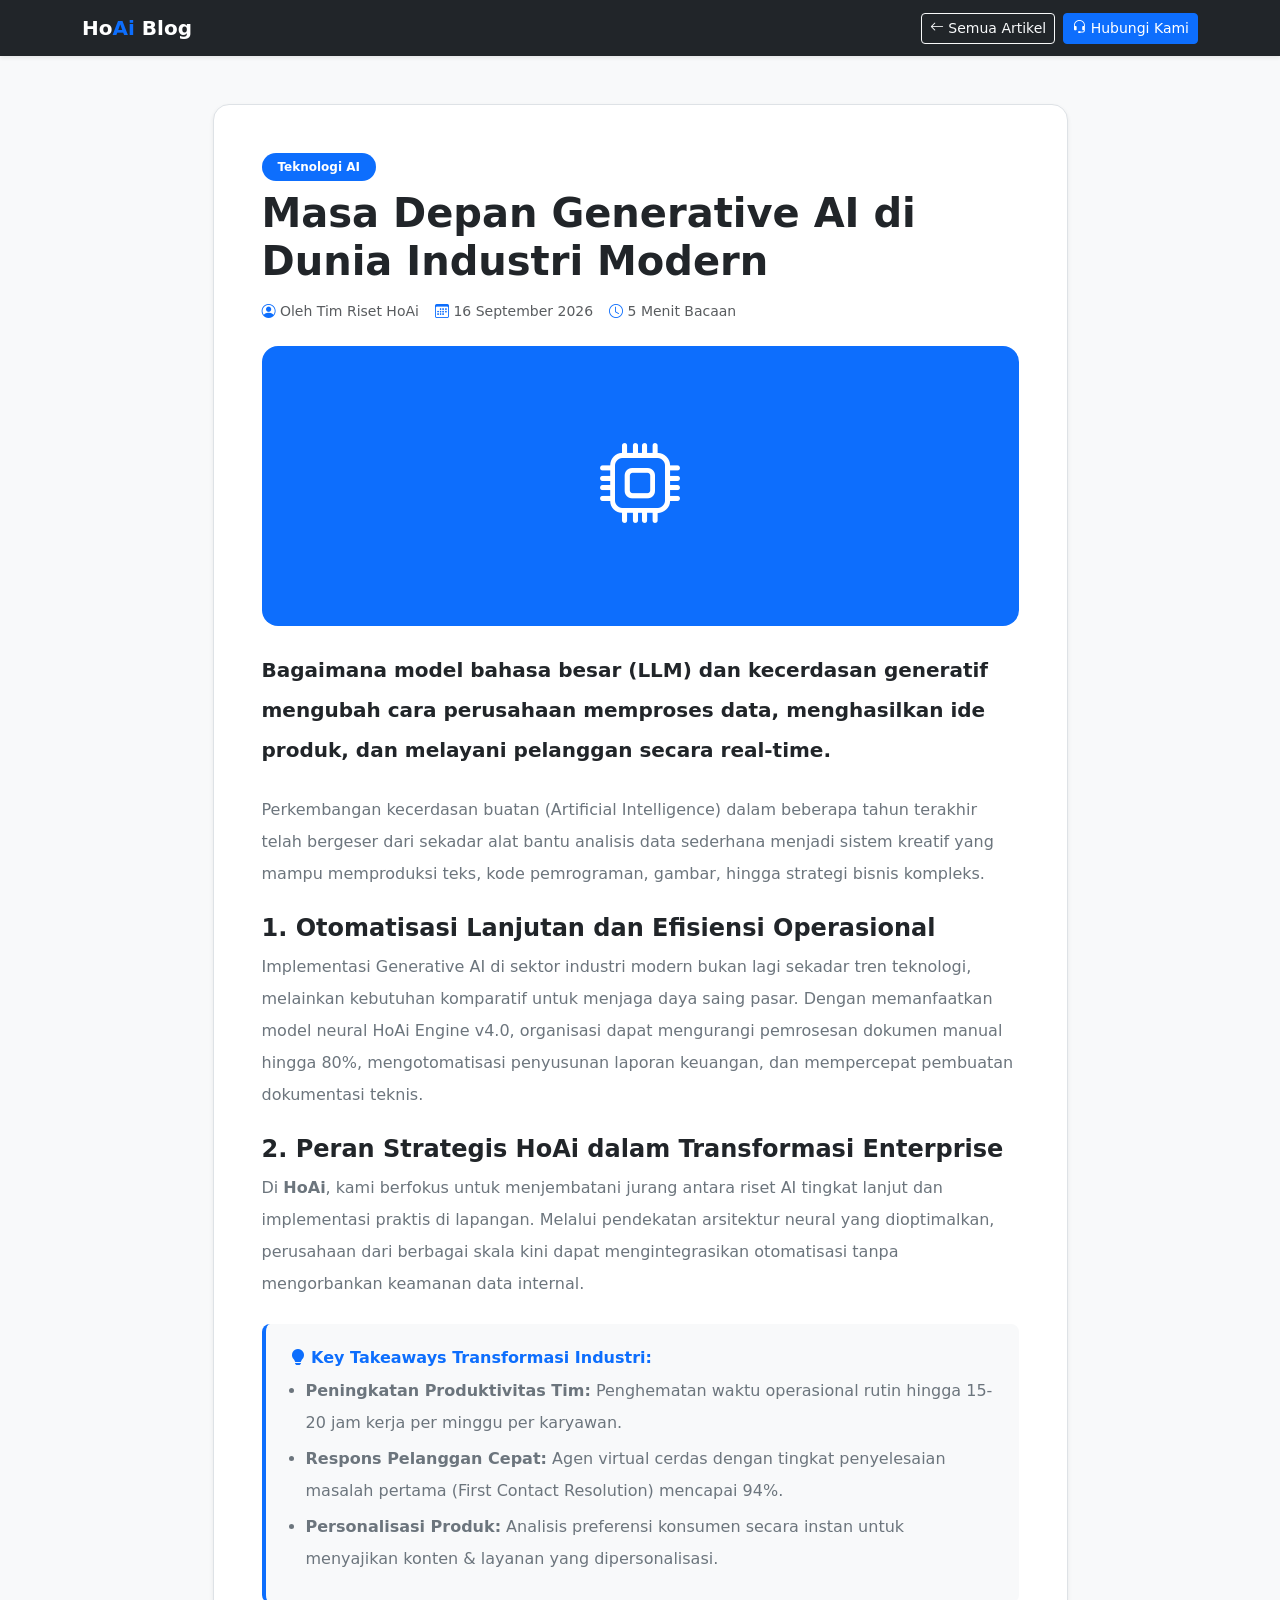
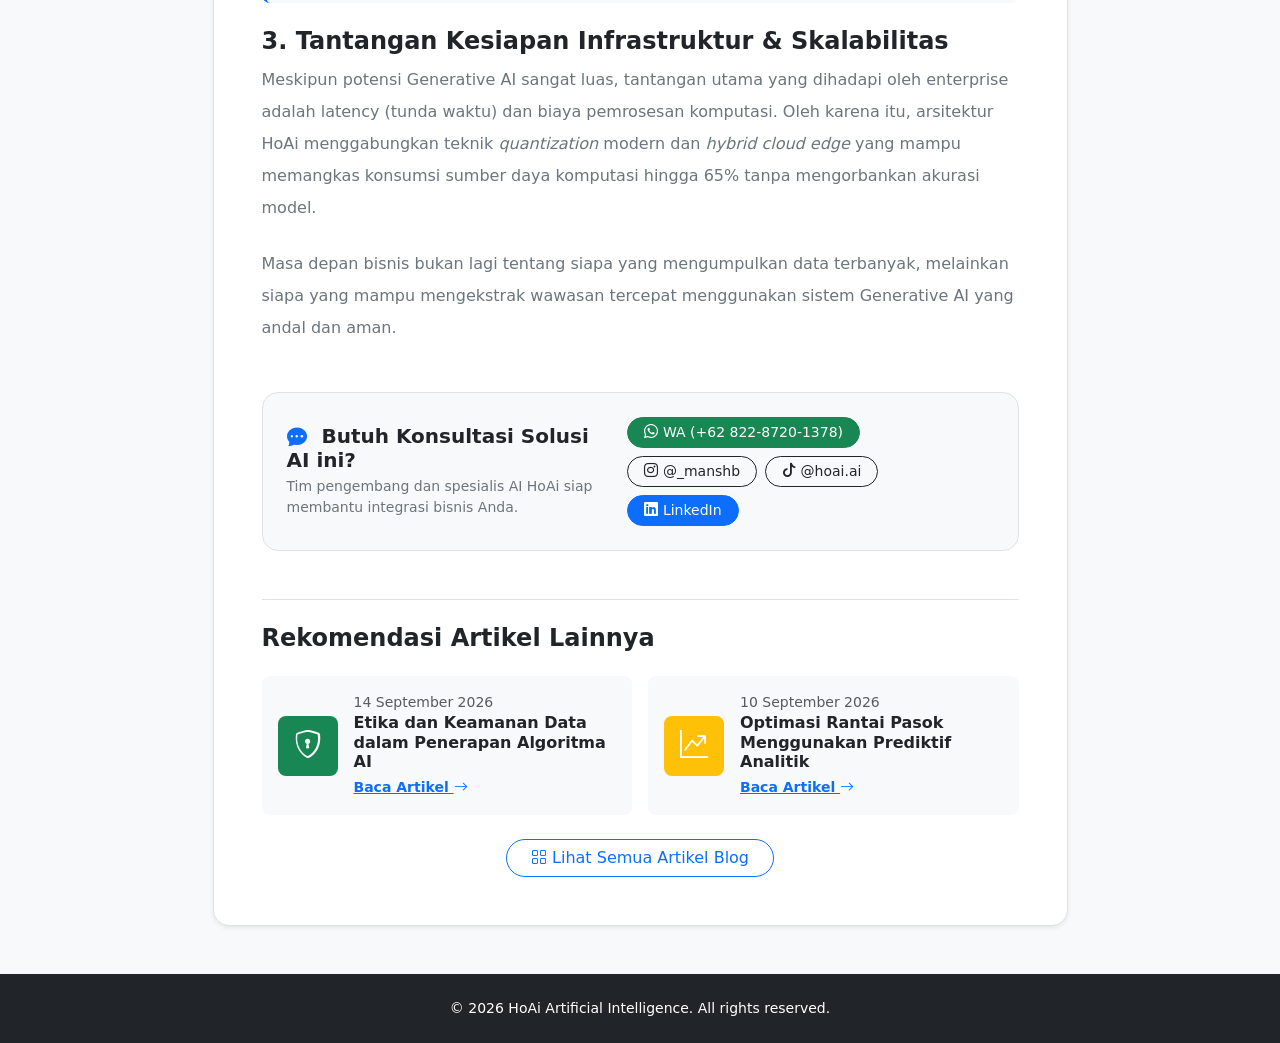
==== blog-detail.html @ e8703e20 "Initial commit" ====
<!DOCTYPE html>
<html lang="id">
<head>
    <meta charset="UTF-8">
    <meta name="viewport" content="width=device-width, initial-scale=1.0">
    <title id="page-title">Detail Artikel Blog - HoAi</title>
    <!-- Bootstrap 5 CSS -->
    <link href="https://cdn.jsdelivr.net/npm/bootstrap@5.3.3/dist/css/bootstrap.min.css" rel="stylesheet">
    <!-- Bootstrap Icons -->
    <link rel="stylesheet" href="https://cdn.jsdelivr.net/npm/bootstrap-icons@1.11.3/font/bootstrap-icons.min.css">
    <style>
        .hover-shadow { transition: transform 0.2s, box-shadow 0.2s; }
        .hover-shadow:hover { transform: translateY(-4px); box-shadow: 0 10px 20px rgba(0,0,0,0.1) !important; }
    </style>
</head>
<body class="bg-light">

    <!-- Navbar -->
    <nav class="navbar navbar-expand-lg navbar-dark bg-dark sticky-top shadow-sm">
        <div class="container">
            <a class="navbar-brand fw-bold" href="index.html">Ho<span class="text-primary">Ai</span> Blog</a>
            <div class="ms-auto d-flex align-items-center gap-2">
                <a href="blog.html" class="btn btn-outline-light btn-sm"><i class="bi bi-arrow-left"></i> Semua Artikel</a>
                <a href="index.html#kontak" class="btn btn-primary btn-sm"><i class="bi bi-headset"></i> Hubungi Kami</a>
            </div>
        </div>
    </nav>

    <!-- Article Content Container -->
    <main class="container my-5">
        <div class="row justify-content-center">
            <div class="col-lg-9 bg-white p-4 p-md-5 rounded-4 shadow-sm border">
                
                <!-- Meta Header Info -->
                <div class="mb-4">
                    <span id="article-badge" class="badge bg-primary text-white mb-2 px-3 py-2 rounded-pill">Teknologi AI</span>
                    <h1 id="article-title" class="fw-bold mb-3 display-6 text-dark">Masa Depan Generative AI di Dunia Industri Modern</h1>
                    <div id="article-meta" class="text-muted small d-flex flex-wrap gap-3 align-items-center">
                        <span><i class="bi bi-person-circle text-primary"></i> <span id="article-author">Oleh Tim Riset HoAi</span></span>
                        <span><i class="bi bi-calendar3 text-primary"></i> <span id="article-date">16 September 2026</span></span>
                        <span><i class="bi bi-clock text-primary"></i> <span id="article-readtime">5 Menit Bacaan</span></span>
                    </div>
                </div>

                <!-- Featured Image Visual Box -->
                <div id="article-visual" class="bg-primary text-white p-5 rounded-4 d-flex align-items-center justify-content-center mb-4 shadow-inner" style="height: 280px;">
                    <i id="article-icon" class="bi bi-cpu display-1"></i>
                </div>

                <!-- Body Content -->
                <div id="article-body" class="content text-secondary lh-lg">
                    <p class="lead text-dark fw-semibold mb-4">Bagaimana model bahasa besar (LLM) dan kecerdasan generatif mengubah cara perusahaan memproses data, menghasilkan ide produk, dan melayani pelanggan secara real-time.</p>
                    
                    <p>Perkembangan kecerdasan buatan (Artificial Intelligence) dalam beberapa tahun terakhir telah bergeser dari sekadar alat bantu analisis data sederhana menjadi sistem kreatif yang mampu memproduksi teks, kode pemrograman, gambar, hingga strategi bisnis kompleks.</p>
                    
                    <h4 class="fw-bold text-dark mt-4">1. Otomatisasi Lanjutan dan Efisiensi Operasional</h4>
                    <p>Implementasi Generative AI di sektor industri modern bukan lagi sekadar tren teknologi, melainkan kebutuhan komparatif untuk menjaga daya saing pasar. Dengan memanfaatkan model neural HoAi Engine v4.0, organisasi dapat mengurangi pemrosesan dokumen manual hingga 80%, mengotomatisasi penyusunan laporan keuangan, dan mempercepat pembuatan dokumentasi teknis.</p>
                    
                    <h4 class="fw-bold text-dark mt-4">2. Peran Strategis HoAi dalam Transformasi Enterprise</h4>
                    <p>Di <strong>HoAi</strong>, kami berfokus untuk menjembatani jurang antara riset AI tingkat lanjut dan implementasi praktis di lapangan. Melalui pendekatan arsitektur neural yang dioptimalkan, perusahaan dari berbagai skala kini dapat mengintegrasikan otomatisasi tanpa mengorbankan keamanan data internal.</p>
                    
                    <div class="p-4 bg-light border-start border-primary border-4 rounded-3 my-4">
                        <h6 class="fw-bold text-primary mb-2"><i class="bi bi-lightbulb-fill"></i> Key Takeaways Transformasi Industri:</h6>
                        <ul class="mb-0 ps-3">
                            <li class="mb-1"><strong>Peningkatan Produktivitas Tim:</strong> Penghematan waktu operasional rutin hingga 15-20 jam kerja per minggu per karyawan.</li>
                            <li class="mb-1"><strong>Respons Pelanggan Cepat:</strong> Agen virtual cerdas dengan tingkat penyelesaian masalah pertama (First Contact Resolution) mencapai 94%.</li>
                            <li class="mb-1"><strong>Personalisasi Produk:</strong> Analisis preferensi konsumen secara instan untuk menyajikan konten & layanan yang dipersonalisasi.</li>
                        </ul>
                    </div>

                    <h4 class="fw-bold text-dark mt-4">3. Tantangan Kesiapan Infrastruktur & Skalabilitas</h4>
                    <p>Meskipun potensi Generative AI sangat luas, tantangan utama yang dihadapi oleh enterprise adalah latency (tunda waktu) dan biaya pemrosesan komputasi. Oleh karena itu, arsitektur HoAi menggabungkan teknik <i>quantization</i> modern dan <i>hybrid cloud edge</i> yang mampu memangkas konsumsi sumber daya komputasi hingga 65% tanpa mengorbankan akurasi model.</p>

                    <p class="mt-4">Masa depan bisnis bukan lagi tentang siapa yang mengumpulkan data terbanyak, melainkan siapa yang mampu mengekstrak wawasan tercepat menggunakan sistem Generative AI yang andal dan aman.</p>
                </div>

                <!-- Section Fitur Hubungi Kami di Bawah Artikel -->
                <div class="mt-5 p-4 bg-light rounded-4 border">
                    <div class="d-flex flex-column flex-md-row align-items-md-center justify-content-between gap-3">
                        <div>
                            <h5 class="fw-bold mb-1 text-dark"><i class="bi bi-chat-dots-fill text-primary me-2"></i> Butuh Konsultasi Solusi AI ini?</h5>
                            <p class="text-secondary small mb-0">Tim pengembang dan spesialis AI HoAi siap membantu integrasi bisnis Anda.</p>
                        </div>
                        <div class="d-flex flex-wrap gap-2">
                            <a href="https://wa.me/6282287201378" target="_blank" class="btn btn-success btn-sm px-3 rounded-pill">
                                <i class="bi bi-whatsapp"></i> WA (+62 822-8720-1378)
                            </a>
                            <a href="https://instagram.com/_manshb" target="_blank" class="btn btn-outline-dark btn-sm px-3 rounded-pill">
                                <i class="bi bi-instagram"></i> @_manshb
                            </a>
                            <a href="https://tiktok.com/@hoai.ai" target="_blank" class="btn btn-outline-dark btn-sm px-3 rounded-pill">
                                <i class="bi bi-tiktok"></i> @hoai.ai
                            </a>
                            <a href="https://linkedin.com/in/hoai-official" target="_blank" class="btn btn-primary btn-sm px-3 rounded-pill">
                                <i class="bi bi-linkedin"></i> LinkedIn
                            </a>
                        </div>
                    </div>
                </div>

                <!-- Artikel Terkait & Navigasi -->
                <div class="mt-5 pt-4 border-top">
                    <h4 class="fw-bold text-dark mb-4">Rekomendasi Artikel Lainnya</h4>
                    <div id="related-articles" class="row g-3">
                        <div class="col-md-6">
                            <div class="card h-100 border-0 bg-light rounded-3 p-3 hover-shadow">
                                <div class="d-flex align-items-center gap-3">
                                    <div class="bg-success rounded-3 p-3 d-flex align-items-center justify-content-center" style="width: 60px; height: 60px; flex-shrink: 0;">
                                        <i class="bi bi-shield-lock fs-3 text-white"></i>
                                    </div>
                                    <div class="flex-grow-1">
                                        <div class="text-muted small">14 September 2026</div>
                                        <h6 class="fw-bold mb-1 text-dark"><a href="blog-detail.html" class="text-decoration-none text-dark">Etika dan Keamanan Data dalam Penerapan Algoritma AI</a></h6>
                                        <a href="blog-detail.html" class="text-primary small fw-semibold">Baca Artikel <i class="bi bi-arrow-right"></i></a>
                                    </div>
                                </div>
                            </div>
                        </div>
                        <div class="col-md-6">
                            <div class="card h-100 border-0 bg-light rounded-3 p-3 hover-shadow">
                                <div class="d-flex align-items-center gap-3">
                                    <div class="bg-warning rounded-3 p-3 d-flex align-items-center justify-content-center" style="width: 60px; height: 60px; flex-shrink: 0;">
                                        <i class="bi bi-graph-up-arrow fs-3 text-white"></i>
                                    </div>
                                    <div class="flex-grow-1">
                                        <div class="text-muted small">10 September 2026</div>
                                        <h6 class="fw-bold mb-1 text-dark"><a href="blog-detail.html" class="text-decoration-none text-dark">Optimasi Rantai Pasok Menggunakan Prediktif Analitik</a></h6>
                                        <a href="blog-detail.html" class="text-primary small fw-semibold">Baca Artikel <i class="bi bi-arrow-right"></i></a>
                                    </div>
                                </div>
                            </div>
                        </div>
                    </div>
                    <div class="mt-4 text-center">
                        <a href="blog.html" class="btn btn-outline-primary rounded-pill px-4"><i class="bi bi-grid"></i> Lihat Semua Artikel Blog</a>
                    </div>
                </div>

            </div>
        </div>
    </main>

    <!-- Footer -->
    <footer class="bg-dark text-white text-center py-4 mt-auto">
        <div class="container">
            <p class="mb-0 small">&copy; 2026 HoAi Artificial Intelligence. All rights reserved.</p>
        </div>
    </footer>
</body>
</html>
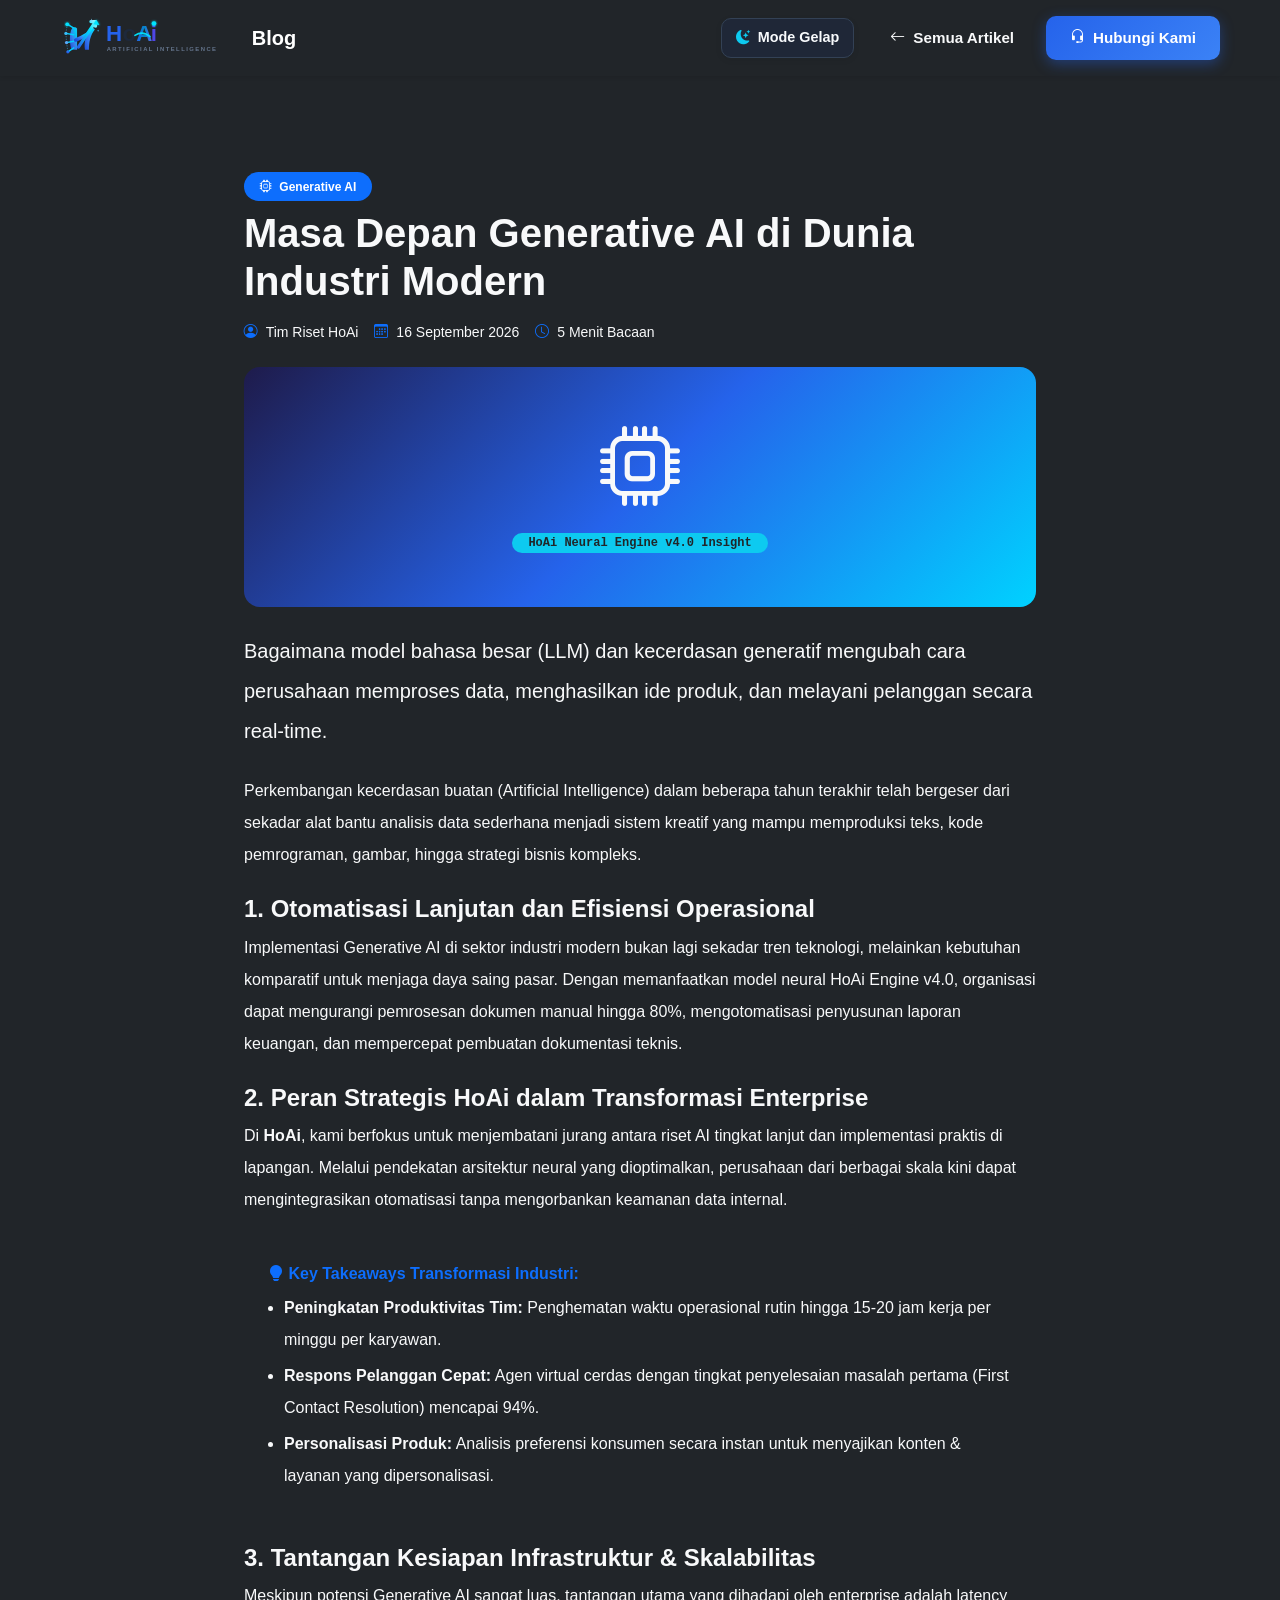
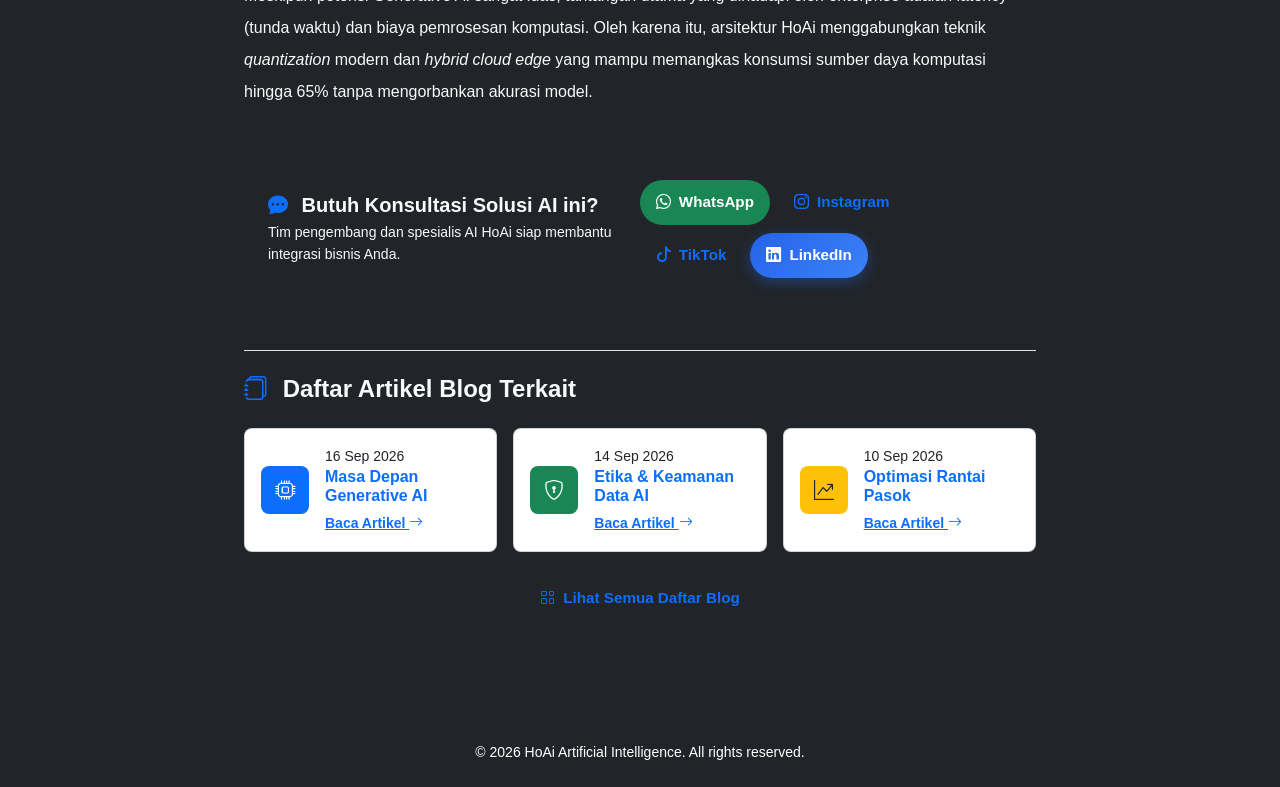
==== commit 00e4ffa7: "feat" ====
--- a/blog-detail.html
+++ b/blog-detail.html
@@ -3,23 +3,38 @@
 <head>
     <meta charset="UTF-8">
     <meta name="viewport" content="width=device-width, initial-scale=1.0">
-    <title id="page-title">Detail Artikel Blog - HoAi</title>
+    <title>Detail Artikel Blog - HoAi</title>
     <!-- Bootstrap 5 CSS -->
     <link href="https://cdn.jsdelivr.net/npm/bootstrap@5.3.3/dist/css/bootstrap.min.css" rel="stylesheet">
     <!-- Bootstrap Icons -->
     <link rel="stylesheet" href="https://cdn.jsdelivr.net/npm/bootstrap-icons@1.11.3/font/bootstrap-icons.min.css">
+    <!-- Custom CSS -->
+    <link rel="stylesheet" href="assets/css/style.css">
     <style>
         .hover-shadow { transition: transform 0.2s, box-shadow 0.2s; }
         .hover-shadow:hover { transform: translateY(-4px); box-shadow: 0 10px 20px rgba(0,0,0,0.1) !important; }
     </style>
 </head>
-<body class="bg-light">
+<body class="bg-dark text-light min-vh-100 d-flex flex-column">
+
+    <!-- Pure CSS Theme Switcher Checkbox (Fixed Position to prevent scroll jump) -->
+    <input type="checkbox" id="theme-toggle" class="theme-toggle-input" aria-label="Toggle Mode Dark/Light">
 
     <!-- Navbar -->
     <nav class="navbar navbar-expand-lg navbar-dark bg-dark sticky-top shadow-sm">
         <div class="container">
-            <a class="navbar-brand fw-bold" href="index.html">Ho<span class="text-primary">Ai</span> Blog</a>
+            <a class="navbar-brand d-flex align-items-center gap-2" href="index.html">
+                <img src="assets/image/logo.svg" alt="HoAi Artificial Intelligence" class="site-logo">
+                <span class="fw-bold fs-5 text-white">Blog</span>
+            </a>
             <div class="ms-auto d-flex align-items-center gap-2">
+                <!-- Theme Toggle Button -->
+                <label for="theme-toggle" class="theme-toggle-btn me-1" role="button" tabindex="0" title="Beralih Mode Gelap/Terang">
+                    <i class="bi bi-moon-stars-fill icon-dark text-info"></i>
+                    <i class="bi bi-sun-fill icon-light text-warning"></i>
+                    <span class="theme-toggle-label label-dark">Mode Gelap</span>
+                    <span class="theme-toggle-label label-light">Mode Terang</span>
+                </label>
                 <a href="blog.html" class="btn btn-outline-light btn-sm"><i class="bi bi-arrow-left"></i> Semua Artikel</a>
                 <a href="index.html#kontak" class="btn btn-primary btn-sm"><i class="bi bi-headset"></i> Hubungi Kami</a>
             </div>
@@ -29,110 +44,226 @@
     <!-- Article Content Container -->
     <main class="container my-5">
         <div class="row justify-content-center">
-            <div class="col-lg-9 bg-white p-4 p-md-5 rounded-4 shadow-sm border">
+            <div class="col-lg-9 article-container p-4 p-md-5 rounded-4">
                 
-                <!-- Meta Header Info -->
-                <div class="mb-4">
-                    <span id="article-badge" class="badge bg-primary text-white mb-2 px-3 py-2 rounded-pill">Teknologi AI</span>
-                    <h1 id="article-title" class="fw-bold mb-3 display-6 text-dark">Masa Depan Generative AI di Dunia Industri Modern</h1>
-                    <div id="article-meta" class="text-muted small d-flex flex-wrap gap-3 align-items-center">
-                        <span><i class="bi bi-person-circle text-primary"></i> <span id="article-author">Oleh Tim Riset HoAi</span></span>
-                        <span><i class="bi bi-calendar3 text-primary"></i> <span id="article-date">16 September 2026</span></span>
-                        <span><i class="bi bi-clock text-primary"></i> <span id="article-readtime">5 Menit Bacaan</span></span>
-                    </div>
-                </div>
-
-                <!-- Featured Image Visual Box -->
-                <div id="article-visual" class="bg-primary text-white p-5 rounded-4 d-flex align-items-center justify-content-center mb-4 shadow-inner" style="height: 280px;">
-                    <i id="article-icon" class="bi bi-cpu display-1"></i>
-                </div>
-
-                <!-- Body Content -->
-                <div id="article-body" class="content text-secondary lh-lg">
-                    <p class="lead text-dark fw-semibold mb-4">Bagaimana model bahasa besar (LLM) dan kecerdasan generatif mengubah cara perusahaan memproses data, menghasilkan ide produk, dan melayani pelanggan secara real-time.</p>
-                    
-                    <p>Perkembangan kecerdasan buatan (Artificial Intelligence) dalam beberapa tahun terakhir telah bergeser dari sekadar alat bantu analisis data sederhana menjadi sistem kreatif yang mampu memproduksi teks, kode pemrograman, gambar, hingga strategi bisnis kompleks.</p>
-                    
-                    <h4 class="fw-bold text-dark mt-4">1. Otomatisasi Lanjutan dan Efisiensi Operasional</h4>
-                    <p>Implementasi Generative AI di sektor industri modern bukan lagi sekadar tren teknologi, melainkan kebutuhan komparatif untuk menjaga daya saing pasar. Dengan memanfaatkan model neural HoAi Engine v4.0, organisasi dapat mengurangi pemrosesan dokumen manual hingga 80%, mengotomatisasi penyusunan laporan keuangan, dan mempercepat pembuatan dokumentasi teknis.</p>
-                    
-                    <h4 class="fw-bold text-dark mt-4">2. Peran Strategis HoAi dalam Transformasi Enterprise</h4>
-                    <p>Di <strong>HoAi</strong>, kami berfokus untuk menjembatani jurang antara riset AI tingkat lanjut dan implementasi praktis di lapangan. Melalui pendekatan arsitektur neural yang dioptimalkan, perusahaan dari berbagai skala kini dapat mengintegrasikan otomatisasi tanpa mengorbankan keamanan data internal.</p>
-                    
-                    <div class="p-4 bg-light border-start border-primary border-4 rounded-3 my-4">
-                        <h6 class="fw-bold text-primary mb-2"><i class="bi bi-lightbulb-fill"></i> Key Takeaways Transformasi Industri:</h6>
-                        <ul class="mb-0 ps-3">
-                            <li class="mb-1"><strong>Peningkatan Produktivitas Tim:</strong> Penghematan waktu operasional rutin hingga 15-20 jam kerja per minggu per karyawan.</li>
-                            <li class="mb-1"><strong>Respons Pelanggan Cepat:</strong> Agen virtual cerdas dengan tingkat penyelesaian masalah pertama (First Contact Resolution) mencapai 94%.</li>
-                            <li class="mb-1"><strong>Personalisasi Produk:</strong> Analisis preferensi konsumen secara instan untuk menyajikan konten & layanan yang dipersonalisasi.</li>
-                        </ul>
-                    </div>
-
-                    <h4 class="fw-bold text-dark mt-4">3. Tantangan Kesiapan Infrastruktur & Skalabilitas</h4>
-                    <p>Meskipun potensi Generative AI sangat luas, tantangan utama yang dihadapi oleh enterprise adalah latency (tunda waktu) dan biaya pemrosesan komputasi. Oleh karena itu, arsitektur HoAi menggabungkan teknik <i>quantization</i> modern dan <i>hybrid cloud edge</i> yang mampu memangkas konsumsi sumber daya komputasi hingga 65% tanpa mengorbankan akurasi model.</p>
-
-                    <p class="mt-4">Masa depan bisnis bukan lagi tentang siapa yang mengumpulkan data terbanyak, melainkan siapa yang mampu mengekstrak wawasan tercepat menggunakan sistem Generative AI yang andal dan aman.</p>
-                </div>
+                <!-- ==================== ARTIKEL 1: Generative AI ==================== -->
+                <article class="article-post" id="generative-ai">
+                    <!-- Meta Header Info -->
+                    <div class="mb-4">
+                        <span class="badge bg-primary text-white mb-2 px-3 py-2 rounded-pill"><i class="bi bi-cpu me-1"></i> Generative AI</span>
+                        <h1 class="fw-bold mb-3 display-6 article-title">Masa Depan Generative AI di Dunia Industri Modern</h1>
+                        <div class="article-body-text small d-flex flex-wrap gap-3 align-items-center">
+                            <span><i class="bi bi-person-circle text-primary me-1"></i> Tim Riset HoAi</span>
+                            <span><i class="bi bi-calendar3 text-primary me-1"></i> 16 September 2026</span>
+                            <span><i class="bi bi-clock text-primary me-1"></i> 5 Menit Bacaan</span>
+                        </div>
+                    </div>
+
+                    <!-- Featured Image Visual Box -->
+                    <div class="article-hero-banner text-white p-5 rounded-4 d-flex flex-column align-items-center justify-content-center mb-4 text-center" style="min-height: 240px; background: linear-gradient(135deg, #1e1b4b 0%, #2563eb 50%, #00d2ff 100%);">
+                        <i class="bi bi-cpu display-1 text-light mb-2"></i>
+                        <span class="badge bg-info text-dark font-monospace px-3 py-1 rounded-pill mt-2">HoAi Neural Engine v4.0 Insight</span>
+                    </div>
+
+                    <!-- Body Content -->
+                    <div class="content article-body-text lh-lg">
+                        <p class="lead article-lead mb-4">Bagaimana model bahasa besar (LLM) dan kecerdasan generatif mengubah cara perusahaan memproses data, menghasilkan ide produk, dan melayani pelanggan secara real-time.</p>
+                        
+                        <p>Perkembangan kecerdasan buatan (Artificial Intelligence) dalam beberapa tahun terakhir telah bergeser dari sekadar alat bantu analisis data sederhana menjadi sistem kreatif yang mampu memproduksi teks, kode pemrograman, gambar, hingga strategi bisnis kompleks.</p>
+                        
+                        <h4 class="fw-bold article-heading mt-4">1. Otomatisasi Lanjutan dan Efisiensi Operasional</h4>
+                        <p>Implementasi Generative AI di sektor industri modern bukan lagi sekadar tren teknologi, melainkan kebutuhan komparatif untuk menjaga daya saing pasar. Dengan memanfaatkan model neural HoAi Engine v4.0, organisasi dapat mengurangi pemrosesan dokumen manual hingga 80%, mengotomatisasi penyusunan laporan keuangan, dan mempercepat pembuatan dokumentasi teknis.</p>
+                        
+                        <h4 class="fw-bold article-heading mt-4">2. Peran Strategis HoAi dalam Transformasi Enterprise</h4>
+                        <p>Di <strong>HoAi</strong>, kami berfokus untuk menjembatani jurang antara riset AI tingkat lanjut dan implementasi praktis di lapangan. Melalui pendekatan arsitektur neural yang dioptimalkan, perusahaan dari berbagai skala kini dapat mengintegrasikan otomatisasi tanpa mengorbankan keamanan data internal.</p>
+                        
+                        <div class="p-4 article-callout rounded-3 my-4">
+                            <h6 class="fw-bold text-primary mb-2"><i class="bi bi-lightbulb-fill"></i> Key Takeaways Transformasi Industri:</h6>
+                            <ul class="mb-0 ps-3">
+                                <li class="mb-1"><strong>Peningkatan Produktivitas Tim:</strong> Penghematan waktu operasional rutin hingga 15-20 jam kerja per minggu per karyawan.</li>
+                                <li class="mb-1"><strong>Respons Pelanggan Cepat:</strong> Agen virtual cerdas dengan tingkat penyelesaian masalah pertama (First Contact Resolution) mencapai 94%.</li>
+                                <li class="mb-1"><strong>Personalisasi Produk:</strong> Analisis preferensi konsumen secara instan untuk menyajikan konten & layanan yang dipersonalisasi.</li>
+                            </ul>
+                        </div>
+
+                        <h4 class="fw-bold article-heading mt-4">3. Tantangan Kesiapan Infrastruktur & Skalabilitas</h4>
+                        <p>Meskipun potensi Generative AI sangat luas, tantangan utama yang dihadapi oleh enterprise adalah latency (tunda waktu) dan biaya pemrosesan komputasi. Oleh karena itu, arsitektur HoAi menggabungkan teknik <i>quantization</i> modern dan <i>hybrid cloud edge</i> yang mampu memangkas konsumsi sumber daya komputasi hingga 65% tanpa mengorbankan akurasi model.</p>
+                    </div>
+                </article>
+
+
+                <!-- ==================== ARTIKEL 2: Security & Ethics ==================== -->
+                <article class="article-post" id="ethic-security">
+                    <!-- Meta Header Info -->
+                    <div class="mb-4">
+                        <span class="badge bg-success text-white mb-2 px-3 py-2 rounded-pill"><i class="bi bi-shield-lock me-1"></i> Security & Ethics</span>
+                        <h1 class="fw-bold mb-3 display-6 article-title">Etika dan Keamanan Data dalam Penerapan Algoritma AI</h1>
+                        <div class="article-body-text small d-flex flex-wrap gap-3 align-items-center">
+                            <span><i class="bi bi-person-circle text-success me-1"></i> Spesialis Keamanan HoAi</span>
+                            <span><i class="bi bi-calendar3 text-success me-1"></i> 14 September 2026</span>
+                            <span><i class="bi bi-clock text-success me-1"></i> 6 Menit Bacaan</span>
+                        </div>
+                    </div>
+
+                    <!-- Featured Image Visual Box -->
+                    <div class="article-hero-banner text-white p-5 rounded-4 d-flex flex-column align-items-center justify-content-center mb-4 text-center" style="min-height: 240px; background: linear-gradient(135deg, #064e3b 0%, #10b981 50%, #059669 100%);">
+                        <i class="bi bi-shield-lock display-1 text-light mb-2"></i>
+                        <span class="badge bg-light text-dark font-monospace px-3 py-1 rounded-pill mt-2">HoAi SafeGuard Framework v2.1</span>
+                    </div>
+
+                    <!-- Body Content -->
+                    <div class="content article-body-text lh-lg">
+                        <p class="lead article-lead mb-4">Menjaga privasi pengguna, kepatuhan regulasi GDPR/PDP, dan transparansi sistem kecerdasan buatan agar tetap aman digunakan di sektor finansial dan kesehatan.</p>
+                        
+                        <p>Penerapan kecerdasan buatan dalam skala besar membawa tanggung jawab etis yang tinggi. Ketika kecerdasan buatan dipercaya untuk menilai permohonan kredit, menganalisis diagnosa medis, atau memproses identitas pribadi, risiko ketidakpastian (halusinasi) dan bias data wajib dimitigasi secara transparan.</p>
+                        
+                        <h4 class="fw-bold article-heading mt-4">1. Mitigasi Bias Algoritma dan Model Auditability</h4>
+                        <p>Model pembelajaran mesin bekerja berdasarkan data historis yang diinputkan. Jika data tersebut mengandung bias bias implisit, AI akan memperkuat bias tersebut. Di HoAi, kami merancang arsitektur <i>Explainable AI (XAI)</i> yang memungkinkan setiap keputusan keputusan model dapat dilacak kembali hingga ke fitur bobot dasarnya secara auditabel.</p>
+                        
+                        <h4 class="fw-bold article-heading mt-4">2. Zero-Knowledge Architecture & Enkripsi Data Sensitive</h4>
+                        <p>Keamanan data adalah pilar utama dari <strong>HoAi SafeGuard Framework</strong>. Kami menerapkan arsitektur enkripsi end-to-end berbasis Zero-Knowledge Proof (ZKP), sehingga data pelanggan tidak pernah disimpan dalam bentuk plaintext di server kami maupun digunakan untuk melatih model umum tanpa izin eksplisit.</p>
+                        
+                        <div class="p-4 article-callout rounded-3 my-4">
+                            <h6 class="fw-bold text-success mb-2"><i class="bi bi-shield-check"></i> Pilar Utama Keamanan Data HoAi:</h6>
+                            <ul class="mb-0 ps-3">
+                                <li class="mb-1"><strong>Kepatuhan PDP & GDPR:</strong> Menjamin seluruh pemrosesan data memenuhi standar perlindungan data pribadi nasional dan internasional.</li>
+                                <li class="mb-1"><strong>Anonymization Dynamic:</strong> Otomatisasi pengacakan identitas (PVI scrubbing) sebelum data diproses oleh model kecerdasan buatan.</li>
+                                <li class="mb-1"><strong>Real-time Anomaly Detection:</strong> Pengawasan 24/7 terhadap indikasi kebocoran prompt atau serangan injection.</li>
+                            </ul>
+                        </div>
+
+                        <h4 class="fw-bold article-heading mt-4">3. Langkah Nyata Membangun Trust di Sektor Enterprise</h4>
+                        <p>Mengintegrasikan AI yang aman memerlukan tata kelola (governance) yang terstruktur. HoAi terus bekerja sama dengan auditor independen dan lembaga sertifikasi keamanan untuk memastikan bahwa inovasi kecerdasan buatan yang kami berikan senantiasa etis, terukur, dan terlindungi dari ancaman siber masa depan.</p>
+                    </div>
+                </article>
+
+
+                <!-- ==================== ARTIKEL 3: Analytics & Supply Chain ==================== -->
+                <article class="article-post" id="supply-chain">
+                    <!-- Meta Header Info -->
+                    <div class="mb-4">
+                        <span class="badge bg-warning text-dark mb-2 px-3 py-2 rounded-pill"><i class="bi bi-graph-up-arrow me-1"></i> Analytics & Supply Chain</span>
+                        <h1 class="fw-bold mb-3 display-6 article-title">Optimasi Rantai Pasok Menggunakan Prediktif Analitik</h1>
+                        <div class="article-body-text small d-flex flex-wrap gap-3 align-items-center">
+                            <span><i class="bi bi-person-circle text-warning me-1"></i> Tim Data Analytics HoAi</span>
+                            <span><i class="bi bi-calendar3 text-warning me-1"></i> 10 September 2026</span>
+                            <span><i class="bi bi-clock text-warning me-1"></i> 4 Menit Bacaan</span>
+                        </div>
+                    </div>
+
+                    <!-- Featured Image Visual Box -->
+                    <div class="article-hero-banner text-white p-5 rounded-4 d-flex flex-column align-items-center justify-content-center mb-4 text-center" style="min-height: 240px; background: linear-gradient(135deg, #78350f 0%, #d97706 50%, #f59e0b 100%);">
+                        <i class="bi bi-graph-up-arrow display-1 text-light mb-2"></i>
+                        <span class="badge bg-dark text-warning font-monospace px-3 py-1 rounded-pill mt-2">HoAi Logistics Predictor Engine</span>
+                    </div>
+
+                    <!-- Body Content -->
+                    <div class="content article-body-text lh-lg">
+                        <p class="lead article-lead mb-4">Studi kasus efisiensi logistik global menggunakan algoritma prediksi cerdas yang dikembangkan oleh HoAi untuk mengurangi estimasi kerugian stok dan keterlambatan pengiriman.</p>
+                        
+                        <p>Disrupsi rantai pasok global dalam beberapa tahun terakhir menegaskan pentingnya visibilitas dan prediksi akurat dalam pengelolaan pasokan barang. Metode peramalan konvensional berbasis spreadsheet tidak lagi memadai untuk menangani ketidakpastian iklim, dinamika bahan bakar, dan variasi permintaan konsumen yang fluktuatif.</p>
+                        
+                        <h4 class="fw-bold article-heading mt-4">1. Transformasi Data Logistik Mentah Menjadi Prediksi Akurat</h4>
+                        <p>Dengan menggabungkan data histori transaksi, pola tren musim, dan indikator ekonomi makro, <strong>HoAi Logistics Predictor Engine</strong> mampu memodelkan peramalan permintaan stok dengan tingkat akurasi hingga 92%. Sistem ini memberikan rekomendasi kuantitas pemesanan secara otomatis guna mencegah penumpukan gudang (overstock) maupun kehabisan stok (stockout).</p>
+                        
+                        <h4 class="fw-bold article-heading mt-4">2. Mitigasi Rute Pengiriman dan Prediksi Cuaca Real-Time</h4>
+                        <p>Algoritma analitik prediktif HoAi memantau lebih dari 50 variabel rute pengiriman darat, laut, dan udara. Ketika terdeteksi potensi kendala cuaca atau penumpukan di pelabuhan tujuan, sistem secara otomatis memberikan rute alternatif teroptimasi untuk menghemat konsumsi energi dan waktu transit.</p>
+                        
+                        <div class="p-4 article-callout rounded-3 my-4">
+                            <h6 class="fw-bold text-warning mb-2"><i class="bi bi-graph-up"></i> Dampak Efisiensi Rantai Pasok HoAi:</h6>
+                            <ul class="mb-0 ps-3">
+                                <li class="mb-1"><strong>Efisiensi Stok Gudang:</strong> Pengurangan biaya penyimpanan dan stok mati hingga 35%.</li>
+                                <li class="mb-1"><strong>Ketepatan Waktu Pengiriman:</strong> Peningkatan On-Time In-Full (OTIF) delivery hingga 98.4%.</li>
+                                <li class="mb-1"><strong>Pengurangan Biaya Logistik:</strong> Penghematan total biaya operasional pengiriman hingga 28%.</li>
+                            </ul>
+                        </div>
+
+                        <h4 class="fw-bold article-heading mt-4">3. Integrasi Mudah dengan ERP & Dashboard Interaktif</h4>
+                        <p>Modul analitik HoAi dirancang agar dapat terhubung secara lancar ke berbagai platform ERP terkemuka melalui REST API yang aman. Keputusan bisnis yang biasanya membutuhkan waktu diskusi berturut-turut kini dapat diselesaikan dalam waktu singkat berkat dashboard rekomendasi visual otomatis.</p>
+                    </div>
+                </article>
+
 
                 <!-- Section Fitur Hubungi Kami di Bawah Artikel -->
-                <div class="mt-5 p-4 bg-light rounded-4 border">
+                <div class="mt-5 p-4 article-contact-box rounded-4">
                     <div class="d-flex flex-column flex-md-row align-items-md-center justify-content-between gap-3">
                         <div>
-                            <h5 class="fw-bold mb-1 text-dark"><i class="bi bi-chat-dots-fill text-primary me-2"></i> Butuh Konsultasi Solusi AI ini?</h5>
-                            <p class="text-secondary small mb-0">Tim pengembang dan spesialis AI HoAi siap membantu integrasi bisnis Anda.</p>
+                            <h5 class="fw-bold mb-1 article-title"><i class="bi bi-chat-dots-fill text-primary me-2"></i> Butuh Konsultasi Solusi AI ini?</h5>
+                            <p class="article-body-text small mb-0">Tim pengembang dan spesialis AI HoAi siap membantu integrasi bisnis Anda.</p>
                         </div>
                         <div class="d-flex flex-wrap gap-2">
                             <a href="https://wa.me/6282287201378" target="_blank" class="btn btn-success btn-sm px-3 rounded-pill">
-                                <i class="bi bi-whatsapp"></i> WA (+62 822-8720-1378)
-                            </a>
-                            <a href="https://instagram.com/_manshb" target="_blank" class="btn btn-outline-dark btn-sm px-3 rounded-pill">
-                                <i class="bi bi-instagram"></i> @_manshb
-                            </a>
-                            <a href="https://tiktok.com/@hoai.ai" target="_blank" class="btn btn-outline-dark btn-sm px-3 rounded-pill">
-                                <i class="bi bi-tiktok"></i> @hoai.ai
-                            </a>
-                            <a href="https://linkedin.com/in/hoai-official" target="_blank" class="btn btn-primary btn-sm px-3 rounded-pill">
+                                <i class="bi bi-whatsapp"></i> WhatsApp
+                            </a>
+                            <a href="https://instagram.com/_manshb" target="_blank" class="btn btn-outline-primary btn-sm px-3 rounded-pill">
+                                <i class="bi bi-instagram"></i> Instagram
+                            </a>
+                            <a href="https://tiktok.com/@_onlyneedu" target="_blank" class="btn btn-outline-primary btn-sm px-3 rounded-pill">
+                                <i class="bi bi-tiktok"></i> TikTok
+                            </a>
+                            <a href="https://linkedin.com/in/toman-sihombing" target="_blank" class="btn btn-primary btn-sm px-3 rounded-pill">
                                 <i class="bi bi-linkedin"></i> LinkedIn
                             </a>
                         </div>
                     </div>
                 </div>
 
-                <!-- Artikel Terkait & Navigasi -->
+                <!-- Daftar Artikel Blog / Rekomendasi Navigasi -->
                 <div class="mt-5 pt-4 border-top">
-                    <h4 class="fw-bold text-dark mb-4">Rekomendasi Artikel Lainnya</h4>
+                    <h4 class="fw-bold article-heading mb-4"><i class="bi bi-journals text-primary me-2"></i> Daftar Artikel Blog Terkait</h4>
                     <div id="related-articles" class="row g-3">
-                        <div class="col-md-6">
-                            <div class="card h-100 border-0 bg-light rounded-3 p-3 hover-shadow">
+                        
+                        <!-- Link ke Artikel 1 -->
+                        <div class="col-md-4">
+                            <div class="card h-100 related-card rounded-3 p-3 hover-shadow">
                                 <div class="d-flex align-items-center gap-3">
-                                    <div class="bg-success rounded-3 p-3 d-flex align-items-center justify-content-center" style="width: 60px; height: 60px; flex-shrink: 0;">
-                                        <i class="bi bi-shield-lock fs-3 text-white"></i>
+                                    <div class="bg-primary rounded-3 p-3 d-flex align-items-center justify-content-center text-white" style="width: 48px; height: 48px; flex-shrink: 0;">
+                                        <i class="bi bi-cpu fs-5"></i>
                                     </div>
                                     <div class="flex-grow-1">
-                                        <div class="text-muted small">14 September 2026</div>
-                                        <h6 class="fw-bold mb-1 text-dark"><a href="blog-detail.html" class="text-decoration-none text-dark">Etika dan Keamanan Data dalam Penerapan Algoritma AI</a></h6>
-                                        <a href="blog-detail.html" class="text-primary small fw-semibold">Baca Artikel <i class="bi bi-arrow-right"></i></a>
+                                        <div class="article-body-text small">16 Sep 2026</div>
+                                        <h6 class="fw-bold mb-1"><a href="#generative-ai" class="text-decoration-none related-title">Masa Depan Generative AI</a></h6>
+                                        <a href="#generative-ai" class="text-primary small fw-semibold">Baca Artikel <i class="bi bi-arrow-right"></i></a>
                                     </div>
                                 </div>
                             </div>
                         </div>
-                        <div class="col-md-6">
-                            <div class="card h-100 border-0 bg-light rounded-3 p-3 hover-shadow">
+
+                        <!-- Link ke Artikel 2 -->
+                        <div class="col-md-4">
+                            <div class="card h-100 related-card rounded-3 p-3 hover-shadow">
                                 <div class="d-flex align-items-center gap-3">
-                                    <div class="bg-warning rounded-3 p-3 d-flex align-items-center justify-content-center" style="width: 60px; height: 60px; flex-shrink: 0;">
-                                        <i class="bi bi-graph-up-arrow fs-3 text-white"></i>
+                                    <div class="bg-success rounded-3 p-3 d-flex align-items-center justify-content-center text-white" style="width: 48px; height: 48px; flex-shrink: 0;">
+                                        <i class="bi bi-shield-lock fs-5"></i>
                                     </div>
                                     <div class="flex-grow-1">
-                                        <div class="text-muted small">10 September 2026</div>
-                                        <h6 class="fw-bold mb-1 text-dark"><a href="blog-detail.html" class="text-decoration-none text-dark">Optimasi Rantai Pasok Menggunakan Prediktif Analitik</a></h6>
-                                        <a href="blog-detail.html" class="text-primary small fw-semibold">Baca Artikel <i class="bi bi-arrow-right"></i></a>
+                                        <div class="article-body-text small">14 Sep 2026</div>
+                                        <h6 class="fw-bold mb-1"><a href="#ethic-security" class="text-decoration-none related-title">Etika & Keamanan Data AI</a></h6>
+                                        <a href="#ethic-security" class="text-primary small fw-semibold">Baca Artikel <i class="bi bi-arrow-right"></i></a>
                                     </div>
                                 </div>
                             </div>
                         </div>
+
+                        <!-- Link ke Artikel 3 -->
+                        <div class="col-md-4">
+                            <div class="card h-100 related-card rounded-3 p-3 hover-shadow">
+                                <div class="d-flex align-items-center gap-3">
+                                    <div class="bg-warning rounded-3 p-3 d-flex align-items-center justify-content-center text-dark" style="width: 48px; height: 48px; flex-shrink: 0;">
+                                        <i class="bi bi-graph-up-arrow fs-5"></i>
+                                    </div>
+                                    <div class="flex-grow-1">
+                                        <div class="article-body-text small">10 Sep 2026</div>
+                                        <h6 class="fw-bold mb-1"><a href="#supply-chain" class="text-decoration-none related-title">Optimasi Rantai Pasok</a></h6>
+                                        <a href="#supply-chain" class="text-primary small fw-semibold">Baca Artikel <i class="bi bi-arrow-right"></i></a>
+                                    </div>
+                                </div>
+                            </div>
+                        </div>
+
                     </div>
                     <div class="mt-4 text-center">
-                        <a href="blog.html" class="btn btn-outline-primary rounded-pill px-4"><i class="bi bi-grid"></i> Lihat Semua Artikel Blog</a>
+                        <a href="blog.html" class="btn btn-outline-primary rounded-pill px-4"><i class="bi bi-grid"></i> Lihat Semua Daftar Blog</a>
                     </div>
                 </div>
 
@@ -146,5 +277,6 @@
             <p class="mb-0 small">&copy; 2026 HoAi Artificial Intelligence. All rights reserved.</p>
         </div>
     </footer>
+
 </body>
 </html>
--- a/assets/css/style.css
+++ b/assets/css/style.css
@@ -0,0 +1,1178 @@
+/* --- Reset & Variabel Global (Pure HTML + CSS Theme Switching) --- */
+.theme-toggle-input {
+    position: fixed !important;
+    top: 0 !important;
+    left: 0 !important;
+    width: 0 !important;
+    height: 0 !important;
+    opacity: 0 !important;
+    pointer-events: none !important;
+    z-index: -9999 !important;
+}
+
+/* --- Multi-Article Pure CSS Switcher for blog-detail.html --- */
+.article-post {
+    display: none;
+}
+
+.article-post:first-child,
+.article-post:target {
+    display: block;
+}
+
+:root:has(.article-post:target) .article-post:not(:target) {
+    display: none !important;
+}
+
+/* Default Mode: Dark Mode */
+:root {
+    --primary: #3b82f6;
+    --primary-hover: #2563eb;
+    --primary-glow: rgba(59, 130, 246, 0.35);
+    --secondary: #8b5cf6;
+    --emerald: #10b981;
+    --amber: #f59e0b;
+    --bg-main: #0b0f19;
+    --bg-header: rgba(11, 15, 25, 0.88);
+    --bg-section: #111827;
+    --bg-card: #1e293b;
+    --bg-card-hover: #24334a;
+    --text-main: #f8fafc;
+    --text-light: #cbd5e1;
+    --text-muted: #94a3b8;
+    --border: #334155;
+    --border-glow: rgba(59, 130, 246, 0.4);
+    --font-heading: 'Outfit', sans-serif;
+    --font-sans: 'Source Sans 3', sans-serif;
+    --font-mono: 'JetBrains Mono', monospace;
+    --toggle-bg: rgba(30, 41, 59, 0.8);
+    --toggle-border: #334155;
+    --toggle-text: #f8fafc;
+    --footer-bg: #080c14;
+}
+
+/* Toggle Icon & Label Display (Dark Mode) */
+.icon-light, .label-light {
+    display: none !important;
+}
+.icon-dark, .label-dark {
+    display: inline-block !important;
+}
+
+/* Light Mode Variables when #theme-toggle is CHECKED */
+:root:has(#theme-toggle:checked) {
+    --bg-main: #f8fafc;
+    --bg-header: rgba(255, 255, 255, 0.92);
+    --bg-section: #f1f5f9;
+    --bg-card: #ffffff;
+    --bg-card-hover: #f1f5f9;
+    --text-main: #0f172a;
+    --text-light: #334155;
+    --text-muted: #64748b;
+    --border: #cbd5e1;
+    --border-glow: rgba(59, 130, 246, 0.3);
+    --toggle-bg: #ffffff;
+    --toggle-border: #cbd5e1;
+    --toggle-text: #0f172a;
+    --footer-bg: #e2e8f0;
+}
+
+/* Toggle Icon & Label Display (Light Mode) */
+:root:has(#theme-toggle:checked) .icon-dark,
+:root:has(#theme-toggle:checked) .label-dark {
+    display: none !important;
+}
+:root:has(#theme-toggle:checked) .icon-light,
+:root:has(#theme-toggle:checked) .label-light {
+    display: inline-block !important;
+}
+
+* {
+    margin: 0;
+    padding: 0;
+    box-sizing: border-box;
+}
+
+html {
+    scroll-behavior: smooth;
+}
+
+body {
+    font-family: var(--font-sans);
+    background-color: var(--bg-main);
+    color: var(--text-main);
+    line-height: 1.6;
+    overflow-x: hidden;
+    transition: background-color 0.3s ease, color 0.3s ease;
+}
+
+.container {
+    width: 100%;
+    max-width: 1200px;
+    margin: 0 auto;
+    padding: 0 20px;
+}
+
+/* --- Logo Styling --- */
+.site-logo {
+    height: 42px;
+    width: auto;
+    object-fit: contain;
+    background: transparent;
+    padding: 0;
+    border-radius: 0;
+    box-shadow: none;
+    transition: transform 0.25s ease, filter 0.25s ease;
+    display: inline-block;
+    vertical-align: middle;
+}
+
+.site-logo:hover {
+    transform: translateY(-1px) scale(1.03);
+    filter: drop-shadow(0 4px 12px rgba(59, 130, 246, 0.45));
+}
+
+/* --- Theme Toggle Button --- */
+.theme-toggle-btn {
+    background-color: var(--toggle-bg);
+    border: 1px solid var(--toggle-border);
+    color: var(--toggle-text);
+    padding: 7px 14px;
+    border-radius: 10px;
+    font-family: var(--font-sans);
+    font-weight: 600;
+    font-size: 0.9rem;
+    cursor: pointer;
+    display: inline-flex;
+    align-items: center;
+    gap: 8px;
+    transition: all 0.25s ease;
+    box-shadow: 0 2px 6px rgba(0,0,0,0.08);
+}
+
+.theme-toggle-btn:hover {
+    border-color: var(--primary);
+    transform: translateY(-1px);
+    box-shadow: 0 4px 12px rgba(59, 130, 246, 0.25);
+}
+
+/* --- Header & Navigasi --- */
+.site-header {
+    background-color: var(--bg-header);
+    backdrop-filter: blur(14px);
+    -webkit-backdrop-filter: blur(14px);
+    border-bottom: 1px solid var(--border);
+    position: sticky;
+    top: 0;
+    z-index: 1000;
+    transition: background-color 0.3s ease, border-color 0.3s ease;
+}
+
+.navbar {
+    display: flex;
+    justify-content: space-between;
+    align-items: center;
+    min-height: 76px;
+}
+
+.logo {
+    font-family: var(--font-heading);
+    font-size: 1.85rem;
+    font-weight: 800;
+    color: var(--text-main);
+    text-decoration: none;
+    display: flex;
+    align-items: center;
+    gap: 4px;
+}
+
+.logo span {
+    background: linear-gradient(135deg, #60a5fa, #8b5cf6);
+    -webkit-background-clip: text;
+    -webkit-text-fill-color: transparent;
+}
+
+.nav-menu {
+    display: flex;
+    align-items: center;
+    gap: 24px;
+}
+
+.nav-menu a {
+    color: var(--text-light);
+    text-decoration: none;
+    font-weight: 600;
+    font-size: 0.95rem;
+    transition: all 0.2s ease;
+}
+
+.nav-menu a:hover {
+    color: #60a5fa;
+}
+
+/* Dropdown Menu Lab / Halaman Lain di Header */
+.nav-latihan {
+    position: relative;
+    display: inline-block;
+}
+
+.nav-latihan-toggle {
+    background: rgba(30, 41, 59, 0.6);
+    border: 1px solid var(--border);
+    color: var(--text-light);
+    padding: 7px 14px;
+    border-radius: 8px;
+    font-family: var(--font-sans);
+    font-weight: 600;
+    font-size: 0.9rem;
+    cursor: pointer;
+    transition: all 0.2s;
+    display: flex;
+    align-items: center;
+    gap: 6px;
+}
+
+.nav-latihan:hover .nav-latihan-toggle,
+.nav-latihan-toggle:hover {
+    border-color: var(--primary);
+    color: var(--text-main);
+    background: rgba(59, 130, 246, 0.1);
+}
+
+.nav-latihan-menu {
+    display: none;
+    position: absolute;
+    right: 0;
+    top: 100%;
+    margin-top: 8px;
+    background-color: var(--bg-card);
+    min-width: 220px;
+    box-shadow: 0 20px 40px rgba(0,0,0,0.5);
+    border: 1px solid var(--border);
+    border-radius: 12px;
+    overflow: hidden;
+    z-index: 100;
+}
+
+.nav-latihan:hover .nav-latihan-menu {
+    display: block;
+}
+
+.nav-latihan-menu a {
+    display: block;
+    padding: 12px 18px;
+    font-size: 0.88rem;
+    border-bottom: 1px solid var(--border);
+}
+
+.nav-latihan-menu a:last-child {
+    border-bottom: none;
+}
+
+.nav-latihan-menu a:hover {
+    background-color: rgba(59, 130, 246, 0.12);
+    color: #60a5fa;
+}
+
+.nav-latihan-menu a.is-active {
+    color: #60a5fa;
+    font-weight: 700;
+}
+
+/* --- Tombol Umum --- */
+.btn {
+    display: inline-flex;
+    align-items: center;
+    justify-content: center;
+    gap: 8px;
+    padding: 11px 24px;
+    border-radius: 10px;
+    font-weight: 600;
+    font-size: 0.95rem;
+    text-decoration: none;
+    transition: all 0.25s cubic-bezier(0.4, 0, 0.2, 1);
+    cursor: pointer;
+    border: none;
+}
+
+.btn-primary {
+    background: linear-gradient(135deg, #2563eb, #3b82f6);
+    color: white;
+    box-shadow: 0 4px 14px rgba(37, 99, 235, 0.4);
+}
+
+.btn-primary:hover {
+    background: linear-gradient(135deg, #1d4ed8, #2563eb);
+    transform: translateY(-2px);
+    box-shadow: 0 6px 20px rgba(37, 99, 235, 0.6);
+}
+
+.btn-outline {
+    background-color: rgba(30, 41, 59, 0.5);
+    border: 1px solid var(--border);
+    color: var(--text-main);
+}
+
+.btn-outline:hover {
+    border-color: #60a5fa;
+    background-color: rgba(59, 130, 246, 0.1);
+    color: #60a5fa;
+    transform: translateY(-2px);
+}
+
+/* --- Hero Section --- */
+.hero {
+    position: relative;
+    padding: 100px 0 80px 0;
+    min-height: calc(100vh - 76px);
+    display: flex;
+    align-items: center;
+    background: radial-gradient(circle at 70% 30%, rgba(59, 130, 246, 0.12) 0%, transparent 60%),
+                radial-gradient(circle at 20% 80%, rgba(139, 92, 246, 0.1) 0%, transparent 50%);
+}
+
+.hero-content {
+    display: grid;
+    grid-template-columns: 1fr 1fr;
+    gap: 50px;
+    align-items: center;
+}
+
+.eyebrow {
+    display: inline-flex;
+    align-items: center;
+    gap: 8px;
+    padding: 6px 16px;
+    background: rgba(59, 130, 246, 0.12);
+    border: 1px solid rgba(59, 130, 246, 0.3);
+    color: #60a5fa;
+    border-radius: 30px;
+    font-size: 0.85rem;
+    font-weight: 700;
+    text-transform: uppercase;
+    letter-spacing: 1px;
+    margin-bottom: 20px;
+}
+
+.pulse-dot {
+    width: 8px;
+    height: 8px;
+    background-color: #34d399;
+    border-radius: 50%;
+    box-shadow: 0 0 10px #34d399;
+    animation: pulse 2s infinite;
+}
+
+@keyframes pulse {
+    0% { transform: scale(0.95); box-shadow: 0 0 0 0 rgba(52, 211, 153, 0.7); }
+    70% { transform: scale(1); box-shadow: 0 0 0 10px rgba(52, 211, 153, 0); }
+    100% { transform: scale(0.95); box-shadow: 0 0 0 0 rgba(52, 211, 153, 0); }
+}
+
+.hero-text h1 {
+    font-family: var(--font-heading);
+    font-size: 3.25rem;
+    font-weight: 800;
+    line-height: 1.15;
+    margin-bottom: 24px;
+    letter-spacing: -0.5px;
+}
+
+.hero-text h1 span {
+    background: linear-gradient(135deg, #60a5fa 0%, #a78bfa 100%);
+    -webkit-background-clip: text;
+    -webkit-text-fill-color: transparent;
+}
+
+.hero-description {
+    color: var(--text-light);
+    font-size: 1.15rem;
+    margin-bottom: 36px;
+    max-width: 540px;
+    line-height: 1.7;
+}
+
+.hero-buttons {
+    display: flex;
+    flex-wrap: wrap;
+    gap: 16px;
+}
+
+/* --- Visual Elemen Kode & Live Terminal di Hero --- */
+.hero-visual {
+    display: flex;
+    justify-content: center;
+    position: relative;
+}
+
+.floating-card {
+    background-color: var(--bg-card);
+    border: 1px solid var(--border);
+    border-radius: 16px;
+    padding: 0;
+    width: 100%;
+    max-width: 520px;
+    box-shadow: 0 25px 50px -12px rgba(0, 0, 0, 0.6), 0 0 30px rgba(59, 130, 246, 0.15);
+    overflow: hidden;
+    transition: transform 0.3s ease, border-color 0.3s ease;
+}
+
+.floating-card:hover {
+    border-color: var(--border-glow);
+    transform: translateY(-4px);
+}
+
+.terminal-header {
+    background-color: #0f172a;
+    padding: 12px 18px;
+    display: flex;
+    align-items: center;
+    justify-content: space-between;
+    border-bottom: 1px solid var(--border);
+}
+
+.terminal-dots {
+    display: flex;
+    gap: 8px;
+}
+
+.terminal-dots span {
+    width: 12px;
+    height: 12px;
+    border-radius: 50%;
+}
+
+.dot-red { background-color: #ef4444; }
+.dot-yellow { background-color: #f59e0b; }
+.dot-green { background-color: #10b981; }
+
+.terminal-title {
+    font-family: var(--font-mono);
+    font-size: 0.8rem;
+    color: var(--text-muted);
+}
+
+.terminal-body {
+    padding: 24px;
+    font-family: var(--font-mono);
+    font-size: 0.88rem;
+}
+
+.code-line {
+    margin-bottom: 8px;
+    white-space: pre-wrap;
+    word-break: break-all;
+}
+
+.code-keyword { color: #c084fc; font-weight: 600; }
+.code-func { color: #60a5fa; }
+.code-prop { color: #38bdf8; }
+.code-num { color: #f43f5e; }
+.code-str { color: #34d399; }
+.code-comment { color: #64748b; font-style: italic; }
+
+.terminal-stats {
+    margin-top: 20px;
+    padding-top: 16px;
+    border-top: 1px dashed var(--border);
+    display: grid;
+    grid-template-columns: 1fr 1fr;
+    gap: 12px;
+}
+
+.stat-badge {
+    background-color: rgba(15, 23, 42, 0.6);
+    padding: 10px 14px;
+    border-radius: 8px;
+    border: 1px solid var(--border);
+}
+
+.stat-label {
+    font-size: 0.75rem;
+    color: var(--text-muted);
+    text-transform: uppercase;
+    letter-spacing: 0.5px;
+}
+
+.stat-value {
+    font-size: 1rem;
+    font-weight: 700;
+    color: #34d399;
+}
+
+/* --- Section Counter Statistics --- */
+.stats-section {
+    padding: 40px 0;
+    background-color: rgba(17, 24, 39, 0.8);
+    border-y: 1px solid var(--border);
+}
+
+.stats-grid {
+    display: grid;
+    grid-template-columns: repeat(4, 1fr);
+    gap: 24px;
+    text-align: center;
+}
+
+.stat-number {
+    font-family: var(--font-heading);
+    font-size: 2.5rem;
+    font-weight: 800;
+    background: linear-gradient(135deg, #60a5fa, #a78bfa);
+    -webkit-background-clip: text;
+    -webkit-text-fill-color: transparent;
+    margin-bottom: 4px;
+}
+
+.stat-desc {
+    color: var(--text-light);
+    font-size: 0.9rem;
+    font-weight: 600;
+}
+
+/* --- Section Header Umum --- */
+.section-header {
+    text-align: center;
+    max-width: 720px;
+    margin: 0 auto 50px auto;
+}
+
+.section-tag {
+    display: inline-block;
+    padding: 4px 14px;
+    background: rgba(59, 130, 246, 0.1);
+    color: #60a5fa;
+    border-radius: 20px;
+    font-size: 0.8rem;
+    font-weight: 700;
+    text-transform: uppercase;
+    letter-spacing: 1px;
+    margin-bottom: 12px;
+}
+
+.section-header h2 {
+    font-family: var(--font-heading);
+    font-size: 2.4rem;
+    font-weight: 800;
+    margin-bottom: 16px;
+    letter-spacing: -0.5px;
+}
+
+.section-header h2 span {
+    background: linear-gradient(135deg, #60a5fa, #8b5cf6);
+    -webkit-background-clip: text;
+    -webkit-text-fill-color: transparent;
+}
+
+.section-header p {
+    color: var(--text-light);
+    font-size: 1.08rem;
+    line-height: 1.7;
+}
+
+/* --- Section Fitur & Layanan (#fitur) --- */
+.features-section {
+    padding: 100px 0;
+    background-color: var(--bg-main);
+}
+
+.features-grid {
+    display: grid;
+    grid-template-columns: repeat(auto-fit, minmax(320px, 1fr));
+    gap: 30px;
+}
+
+.feature-card {
+    background-color: var(--bg-card);
+    border: 1px solid var(--border);
+    border-radius: 20px;
+    padding: 32px 28px;
+    transition: all 0.3s ease;
+    display: flex;
+    flex-direction: column;
+    position: relative;
+    overflow: hidden;
+}
+
+.feature-card:hover {
+    transform: translateY(-8px);
+    border-color: var(--border-glow);
+    box-shadow: 0 20px 40px rgba(0, 0, 0, 0.4), 0 0 20px rgba(59, 130, 246, 0.15);
+}
+
+.feature-icon-box {
+    width: 60px;
+    height: 60px;
+    border-radius: 14px;
+    display: flex;
+    align-items: center;
+    justify-content: center;
+    font-size: 1.75rem;
+    margin-bottom: 24px;
+    background: linear-gradient(135deg, rgba(59, 130, 246, 0.15), rgba(139, 92, 246, 0.15));
+    color: #60a5fa;
+    border: 1px solid rgba(59, 130, 246, 0.3);
+}
+
+.feature-card h3 {
+    font-family: var(--font-heading);
+    font-size: 1.35rem;
+    font-weight: 700;
+    margin-bottom: 12px;
+    color: var(--text-main);
+}
+
+.feature-card p {
+    color: var(--text-light);
+    font-size: 0.95rem;
+    line-height: 1.6;
+    margin-bottom: 20px;
+    flex-grow: 1;
+}
+
+.feature-list {
+    list-style: none;
+    margin-top: auto;
+    padding-top: 16px;
+    border-top: 1px solid var(--border);
+}
+
+.feature-list li {
+    font-size: 0.85rem;
+    color: #94a3b8;
+    margin-bottom: 6px;
+    display: flex;
+    align-items: center;
+    gap: 8px;
+}
+
+.feature-list li i {
+    color: #34d399;
+    font-size: 0.9rem;
+}
+
+/* --- Section Tentang Kami (#tentang) --- */
+.about-section {
+    padding: 100px 0;
+    background-color: var(--bg-section);
+    border-y: 1px solid var(--border);
+}
+
+.about-grid {
+    display: grid;
+    grid-template-columns: 1fr 1fr;
+    gap: 60px;
+    align-items: center;
+}
+
+.about-text h3 {
+    font-family: var(--font-heading);
+    font-size: 2rem;
+    font-weight: 800;
+    margin-bottom: 20px;
+    line-height: 1.25;
+}
+
+.about-text p {
+    color: var(--text-light);
+    font-size: 1.05rem;
+    margin-bottom: 24px;
+    line-height: 1.7;
+}
+
+.about-features {
+    display: grid;
+    grid-template-columns: 1fr 1fr;
+    gap: 20px;
+    margin-top: 30px;
+}
+
+.about-feature-item {
+    background-color: var(--bg-card);
+    padding: 18px;
+    border-radius: 12px;
+    border: 1px solid var(--border);
+}
+
+.about-feature-item h4 {
+    font-size: 1rem;
+    font-weight: 700;
+    color: var(--text-main);
+    margin-bottom: 6px;
+    display: flex;
+    align-items: center;
+    gap: 8px;
+}
+
+.about-feature-item h4 i {
+    color: #60a5fa;
+}
+
+.about-feature-item p {
+    font-size: 0.85rem;
+    color: var(--text-light);
+    margin: 0;
+}
+
+.about-visual {
+    background: linear-gradient(135deg, rgba(30, 41, 59, 0.8), rgba(15, 23, 42, 0.9));
+    border: 1px solid var(--border);
+    border-radius: 24px;
+    padding: 36px;
+    box-shadow: 0 20px 40px rgba(0,0,0,0.4);
+}
+
+.step-card {
+    display: flex;
+    gap: 20px;
+    margin-bottom: 24px;
+}
+
+.step-card:last-child {
+    margin-bottom: 0;
+}
+
+.step-number {
+    width: 44px;
+    height: 44px;
+    border-radius: 12px;
+    background: linear-gradient(135deg, #2563eb, #8b5cf6);
+    color: white;
+    font-family: var(--font-heading);
+    font-weight: 800;
+    display: flex;
+    align-items: center;
+    justify-content: center;
+    font-size: 1.2rem;
+    flex-shrink: 0;
+}
+
+.step-info h4 {
+    font-size: 1.1rem;
+    font-weight: 700;
+    margin-bottom: 4px;
+}
+
+.step-info p {
+    font-size: 0.88rem;
+    color: var(--text-light);
+    margin: 0;
+}
+
+/* --- Section Hubungi Kami (#kontak) --- */
+.contact-section {
+    padding: 100px 0;
+    background-color: var(--bg-main);
+}
+
+.contact-grid {
+    display: grid;
+    grid-template-columns: repeat(auto-fit, minmax(260px, 1fr));
+    gap: 24px;
+    margin-bottom: 60px;
+}
+
+.contact-card {
+    background-color: var(--bg-card);
+    border: 1px solid var(--border);
+    border-radius: 20px;
+    padding: 32px 24px;
+    text-align: center;
+    transition: all 0.3s ease;
+    display: flex;
+    flex-direction: column;
+    align-items: center;
+    text-decoration: none;
+    color: var(--text-main);
+    position: relative;
+}
+
+.contact-card:hover {
+    transform: translateY(-8px);
+    border-color: #60a5fa;
+    box-shadow: 0 20px 40px rgba(0, 0, 0, 0.5), 0 0 25px rgba(59, 130, 246, 0.2);
+}
+
+.contact-icon {
+    width: 64px;
+    height: 64px;
+    border-radius: 50%;
+    display: flex;
+    align-items: center;
+    justify-content: center;
+    font-size: 1.9rem;
+    margin-bottom: 20px;
+    transition: transform 0.3s ease;
+}
+
+.contact-card:hover .contact-icon {
+    transform: scale(1.12);
+}
+
+.icon-whatsapp {
+    background-color: rgba(37, 211, 102, 0.15);
+    color: #25d366;
+    border: 1px solid rgba(37, 211, 102, 0.3);
+}
+
+.icon-instagram {
+    background: linear-gradient(45deg, rgba(240, 148, 51, 0.15), rgba(230, 30, 26, 0.15), rgba(220, 39, 67, 0.15), rgba(204, 35, 102, 0.15));
+    color: #e1306c;
+    border: 1px solid rgba(225, 48, 108, 0.3);
+}
+
+.icon-tiktok {
+    background-color: rgba(254, 44, 85, 0.15);
+    color: #ff0050;
+    border: 1px solid rgba(254, 44, 85, 0.3);
+}
+
+.icon-linkedin {
+    background-color: rgba(10, 102, 194, 0.15);
+    color: #0a66c2;
+    border: 1px solid rgba(10, 102, 194, 0.3);
+}
+
+.contact-card h3 {
+    font-family: var(--font-heading);
+    font-size: 1.3rem;
+    font-weight: 700;
+    margin-bottom: 6px;
+}
+
+.contact-card .contact-handle {
+    font-family: var(--font-mono);
+    font-size: 0.9rem;
+    color: #60a5fa;
+    margin-bottom: 14px;
+}
+
+.contact-card p {
+    font-size: 0.88rem;
+    color: var(--text-light);
+    margin-bottom: 24px;
+    line-height: 1.5;
+}
+
+.contact-card .contact-btn {
+    margin-top: auto;
+    width: 100%;
+    padding: 10px 16px;
+    font-size: 0.88rem;
+}
+
+/* Consultation Box */
+.consult-box {
+    background: linear-gradient(135deg, rgba(30, 41, 59, 0.9), rgba(15, 23, 42, 0.9));
+    border: 1px solid var(--border);
+    border-radius: 24px;
+    padding: 40px;
+    display: flex;
+    justify-content: space-between;
+    align-items: center;
+    gap: 30px;
+    box-shadow: 0 20px 40px rgba(0,0,0,0.4);
+}
+
+.consult-info h3 {
+    font-family: var(--font-heading);
+    font-size: 1.75rem;
+    font-weight: 800;
+    margin-bottom: 10px;
+}
+
+.consult-info p {
+    color: var(--text-light);
+    font-size: 1rem;
+    margin: 0;
+}
+
+/* --- Footer --- */
+.site-footer {
+    background-color: #080c14;
+    border-top: 1px solid var(--border);
+    padding: 60px 0 30px 0;
+}
+
+.footer-grid {
+    display: grid;
+    grid-template-columns: 2fr 1fr 1fr 1.5fr;
+    gap: 40px;
+    margin-bottom: 50px;
+}
+
+.footer-col h4 {
+    font-family: var(--font-heading);
+    font-size: 1.1rem;
+    font-weight: 700;
+    margin-bottom: 20px;
+    color: var(--text-main);
+}
+
+.footer-col p {
+    color: var(--text-light);
+    font-size: 0.9rem;
+    line-height: 1.6;
+}
+
+.footer-links {
+    list-style: none;
+}
+
+.footer-links li {
+    margin-bottom: 12px;
+}
+
+.footer-links a {
+    color: var(--text-light);
+    text-decoration: none;
+    font-size: 0.9rem;
+    transition: color 0.2s;
+}
+
+.footer-links a:hover {
+    color: #60a5fa;
+}
+
+.footer-socials {
+    display: flex;
+    gap: 12px;
+    margin-top: 16px;
+}
+
+.footer-social-btn {
+    width: 38px;
+    height: 38px;
+    border-radius: 10px;
+    background-color: var(--bg-card);
+    border: 1px solid var(--border);
+    color: var(--text-light);
+    display: flex;
+    align-items: center;
+    justify-content: center;
+    text-decoration: none;
+    font-size: 1.1rem;
+    transition: all 0.2s;
+}
+
+.footer-social-btn:hover {
+    border-color: #60a5fa;
+    color: #60a5fa;
+    background-color: rgba(59, 130, 246, 0.1);
+}
+
+.footer-bottom {
+    padding-top: 30px;
+    border-top: 1px solid var(--border);
+    display: flex;
+    justify-content: space-between;
+    align-items: center;
+    color: var(--text-muted);
+    font-size: 0.88rem;
+}
+
+/* Responsif Mobile */
+@media (max-width: 992px) {
+    .hero-content {
+        grid-template-columns: 1fr;
+        text-align: center;
+    }
+    .hero-text h1 {
+        font-size: 2.6rem;
+    }
+    .hero-description {
+        margin-left: auto;
+        margin-right: auto;
+    }
+    .hero-buttons {
+        justify-content: center;
+    }
+    .stats-grid {
+        grid-template-columns: repeat(2, 1fr);
+    }
+    .about-grid {
+        grid-template-columns: 1fr;
+    }
+    .consult-box {
+        flex-direction: column;
+        text-align: center;
+    }
+    .footer-grid {
+        grid-template-columns: 1fr 1fr;
+    }
+}
+
+@media (max-width: 600px) {
+    .stats-grid {
+        grid-template-columns: 1fr;
+    }
+    .footer-grid {
+        grid-template-columns: 1fr;
+    }
+    .nav-menu {
+        gap: 12px;
+    }
+    .footer-bottom {
+        flex-direction: column;
+        gap: 12px;
+        text-align: center;
+    }
+}
+
+/* --- Specific Light Mode Customization & UI Polish --- */
+[data-theme="light"] .floating-card {
+    background-color: #ffffff;
+    border-color: #e2e8f0;
+    box-shadow: 0 20px 40px -10px rgba(0, 0, 0, 0.08), 0 0 20px rgba(59, 130, 246, 0.1);
+}
+
+[data-theme="light"] .terminal-header {
+    background-color: #f1f5f9;
+    border-bottom-color: #e2e8f0;
+}
+
+[data-theme="light"] .terminal-title {
+    color: #475569;
+}
+
+[data-theme="light"] .stat-badge {
+    background-color: #f8fafc;
+    border-color: #e2e8f0;
+}
+
+[data-theme="light"] .stat-label {
+    color: #64748b;
+}
+
+/* --- Pure HTML + CSS Light Mode Component Overrides --- */
+
+:root:has(#theme-toggle:checked) body {
+    background-color: var(--bg-main) !important;
+    color: var(--text-main) !important;
+}
+
+/* Fix White Font in Light Mode across all components */
+:root:has(#theme-toggle:checked) .text-white:not(.btn-primary):not(.badge-primary):not(.no-theme-swap):not(.article-hero-banner *):not(.cv-header-banner *) {
+    color: var(--text-main) !important;
+}
+
+/* Dark Background Boxes & Cards -> Light Mode Card Styling */
+:root:has(#theme-toggle:checked) .bg-dark:not(.no-theme-swap):not(.article-hero-banner),
+:root:has(#theme-toggle:checked) .bg-slate-900:not(.no-theme-swap):not(.article-hero-banner),
+:root:has(#theme-toggle:checked) .bg-slate-800:not(.no-theme-swap):not(.article-hero-banner),
+:root:has(#theme-toggle:checked) .bg-slate-950:not(.no-theme-swap),
+:root:has(#theme-toggle:checked) .bg-slate-950\/80:not(.no-theme-swap),
+:root:has(#theme-toggle:checked) .bg-slate-900\/60:not(.no-theme-swap),
+:root:has(#theme-toggle:checked) .bg-slate-900\/50:not(.no-theme-swap),
+:root:has(#theme-toggle:checked) .bg-slate-800\/90:not(.no-theme-swap) {
+    background-color: var(--bg-card) !important;
+    color: var(--text-main) !important;
+    border-color: var(--border) !important;
+}
+
+/* Card Overrides */
+:root:has(#theme-toggle:checked) .card,
+:root:has(#theme-toggle:checked) .cv-main-card,
+:root:has(#theme-toggle:checked) .article-container,
+:root:has(#theme-toggle:checked) .related-card,
+:root:has(#theme-toggle:checked) .feature-card,
+:root:has(#theme-toggle:checked) .price-card,
+:root:has(#theme-toggle:checked) .stat-card,
+:root:has(#theme-toggle:checked) .consult-box,
+:root:has(#theme-toggle:checked) .about-visual {
+    background-color: var(--bg-card) !important;
+    color: var(--text-main) !important;
+    border-color: var(--border) !important;
+    box-shadow: 0 4px 20px rgba(0, 0, 0, 0.06) !important;
+}
+
+/* Text Colors in Light Mode */
+:root:has(#theme-toggle:checked) .text-slate-100,
+:root:has(#theme-toggle:checked) .text-slate-200,
+:root:has(#theme-toggle:checked) .text-slate-300,
+:root:has(#theme-toggle:checked) .text-gray-100,
+:root:has(#theme-toggle:checked) .text-gray-200,
+:root:has(#theme-toggle:checked) .text-gray-300,
+:root:has(#theme-toggle:checked) .hero-title,
+:root:has(#theme-toggle:checked) .section-title,
+:root:has(#theme-toggle:checked) .card-title,
+:root:has(#theme-toggle:checked) .article-title,
+:root:has(#theme-toggle:checked) .article-heading {
+    color: var(--text-main) !important;
+}
+
+:root:has(#theme-toggle:checked) .text-slate-400,
+:root:has(#theme-toggle:checked) .text-gray-400,
+:root:has(#theme-toggle:checked) .text-muted,
+:root:has(#theme-toggle:checked) .text-secondary,
+:root:has(#theme-toggle:checked) .hero-description,
+:root:has(#theme-toggle:checked) .section-description,
+:root:has(#theme-toggle:checked) .card-text,
+:root:has(#theme-toggle:checked) .article-body-text {
+    color: var(--text-muted) !important;
+}
+
+/* Navbars in Light Mode */
+:root:has(#theme-toggle:checked) .site-header,
+:root:has(#theme-toggle:checked) .navbar-dark,
+:root:has(#theme-toggle:checked) .bg-dark.navbar {
+    background-color: var(--bg-header) !important;
+    border-bottom: 1px solid var(--border) !important;
+    box-shadow: 0 4px 16px rgba(0, 0, 0, 0.05) !important;
+}
+
+:root:has(#theme-toggle:checked) .navbar-dark .nav-link,
+:root:has(#theme-toggle:checked) .site-header a,
+:root:has(#theme-toggle:checked) .nav-menu a {
+    color: var(--text-main) !important;
+}
+
+:root:has(#theme-toggle:checked) .nav-latihan-toggle,
+:root:has(#theme-toggle:checked) .nav-latihan-menu {
+    background-color: var(--bg-card) !important;
+    color: var(--text-main) !important;
+    border-color: var(--border) !important;
+}
+
+:root:has(#theme-toggle:checked) .nav-latihan-menu a {
+    color: var(--text-main) !important;
+    border-bottom-color: var(--border) !important;
+}
+
+/* Footers in Light Mode */
+:root:has(#theme-toggle:checked) .site-footer,
+:root:has(#theme-toggle:checked) footer.bg-dark {
+    background-color: var(--footer-bg) !important;
+    color: var(--text-main) !important;
+    border-top: 1px solid var(--border) !important;
+}
+
+:root:has(#theme-toggle:checked) .site-footer p,
+:root:has(#theme-toggle:checked) .site-footer a,
+:root:has(#theme-toggle:checked) .site-footer span,
+:root:has(#theme-toggle:checked) footer.bg-dark p,
+:root:has(#theme-toggle:checked) footer.bg-dark a {
+    color: var(--text-muted) !important;
+}
+
+:root:has(#theme-toggle:checked) .site-footer h4,
+:root:has(#theme-toggle:checked) .site-footer strong {
+    color: var(--text-main) !important;
+}
+
+/* CV Specific Overrides in Light Mode */
+:root:has(#theme-toggle:checked) .cv-top-bar {
+    background-color: #f1f5f9 !important;
+    border-bottom-color: #cbd5e1 !important;
+}
+
+:root:has(#theme-toggle:checked) .cv-box {
+    background-color: #f8fafc !important;
+    border-color: #e2e8f0 !important;
+}
+
+:root:has(#theme-toggle:checked) .cv-badge {
+    background-color: #e2e8f0 !important;
+    color: #0f172a !important;
+    border-color: #cbd5e1 !important;
+}
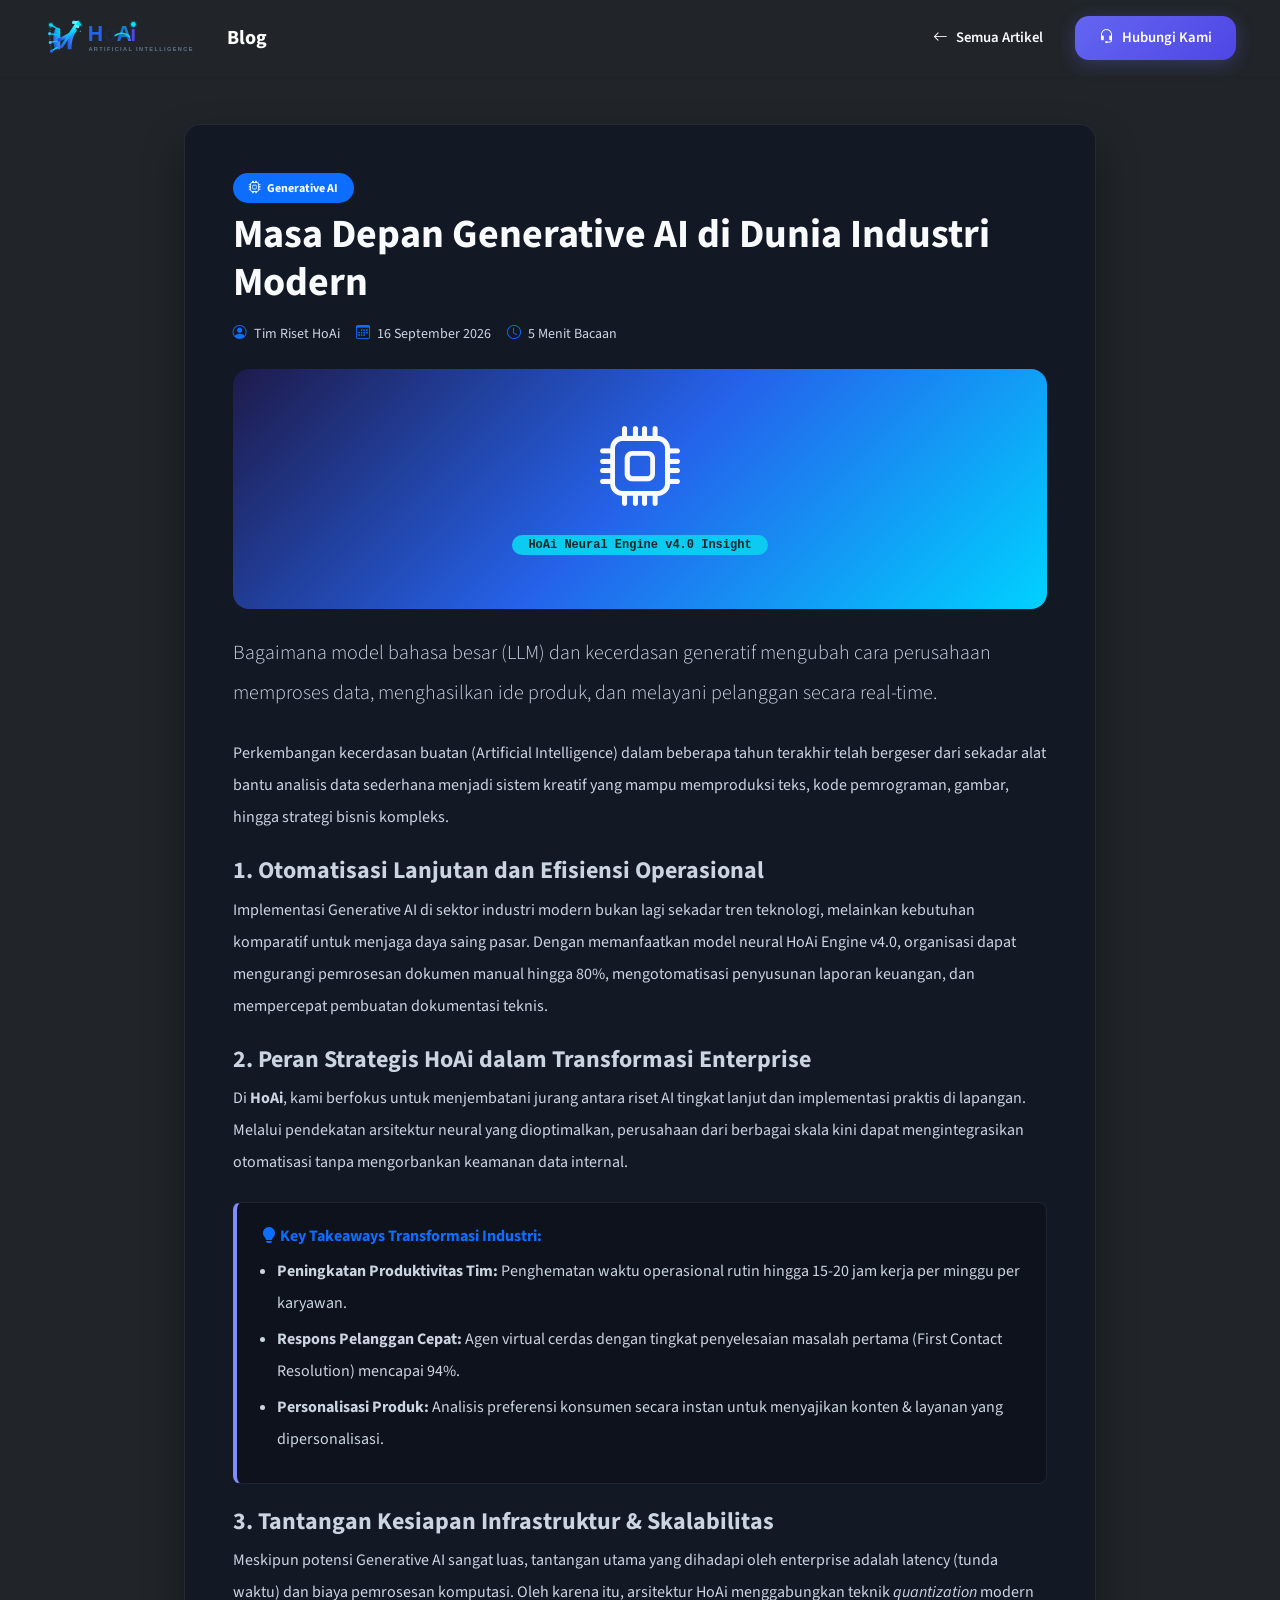
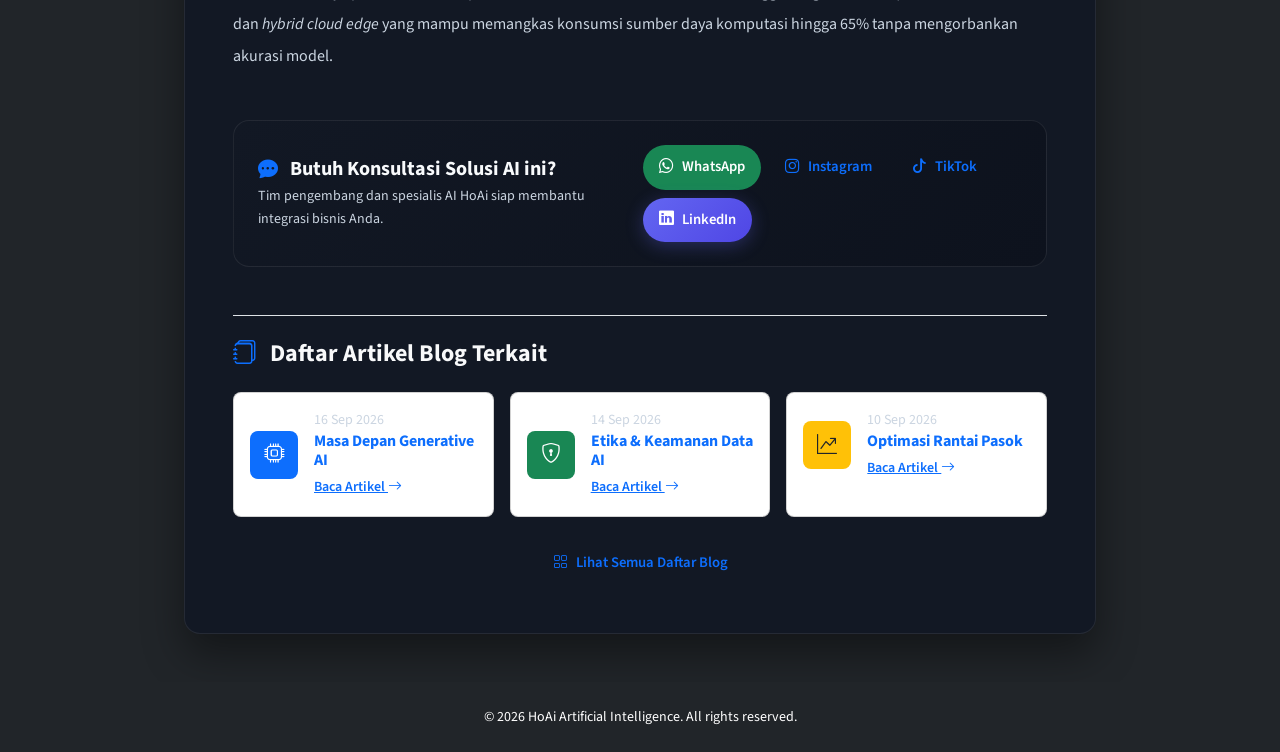
==== commit a1801fec: "fix" ====
--- a/blog-detail.html
+++ b/blog-detail.html
@@ -8,6 +8,10 @@
     <link href="https://cdn.jsdelivr.net/npm/bootstrap@5.3.3/dist/css/bootstrap.min.css" rel="stylesheet">
     <!-- Bootstrap Icons -->
     <link rel="stylesheet" href="https://cdn.jsdelivr.net/npm/bootstrap-icons@1.11.3/font/bootstrap-icons.min.css">
+    <!-- Google Fonts -->
+    <link rel="preconnect" href="https://fonts.googleapis.com">
+    <link rel="preconnect" href="https://fonts.gstatic.com" crossorigin>
+    <link href="https://fonts.googleapis.com/css2?family=Inter:wght@400;500;600;700&family=JetBrains+Mono:ital,wght@0,400;0,600;1,400&family=Outfit:wght@600;700;800&family=Plus+Jakarta+Sans:wght@600;700;800&family=Source+Sans+3:wght@400;600&display=swap" rel="stylesheet">
     <!-- Custom CSS -->
     <link rel="stylesheet" href="assets/css/style.css">
     <style>
@@ -17,9 +21,6 @@
 </head>
 <body class="bg-dark text-light min-vh-100 d-flex flex-column">
 
-    <!-- Pure CSS Theme Switcher Checkbox (Fixed Position to prevent scroll jump) -->
-    <input type="checkbox" id="theme-toggle" class="theme-toggle-input" aria-label="Toggle Mode Dark/Light">
-
     <!-- Navbar -->
     <nav class="navbar navbar-expand-lg navbar-dark bg-dark sticky-top shadow-sm">
         <div class="container">
@@ -28,13 +29,6 @@
                 <span class="fw-bold fs-5 text-white">Blog</span>
             </a>
             <div class="ms-auto d-flex align-items-center gap-2">
-                <!-- Theme Toggle Button -->
-                <label for="theme-toggle" class="theme-toggle-btn me-1" role="button" tabindex="0" title="Beralih Mode Gelap/Terang">
-                    <i class="bi bi-moon-stars-fill icon-dark text-info"></i>
-                    <i class="bi bi-sun-fill icon-light text-warning"></i>
-                    <span class="theme-toggle-label label-dark">Mode Gelap</span>
-                    <span class="theme-toggle-label label-light">Mode Terang</span>
-                </label>
                 <a href="blog.html" class="btn btn-outline-light btn-sm"><i class="bi bi-arrow-left"></i> Semua Artikel</a>
                 <a href="index.html#kontak" class="btn btn-primary btn-sm"><i class="bi bi-headset"></i> Hubungi Kami</a>
             </div>
--- a/assets/css/style.css
+++ b/assets/css/style.css
@@ -1,14 +1,7 @@
-/* --- Reset & Variabel Global (Pure HTML + CSS Theme Switching) --- */
-.theme-toggle-input {
-    position: fixed !important;
-    top: 0 !important;
-    left: 0 !important;
-    width: 0 !important;
-    height: 0 !important;
-    opacity: 0 !important;
-    pointer-events: none !important;
-    z-index: -9999 !important;
-}
+/* ==========================================================================
+   HoAi Artificial Intelligence - High-End Minimalist Modern Theme
+   External CSS Stylesheet (Praktikum PABWE P2)
+   ========================================================================== */
 
 /* --- Multi-Article Pure CSS Switcher for blog-detail.html --- */
 .article-post {
@@ -24,69 +17,66 @@
     display: none !important;
 }
 
-/* Default Mode: Dark Mode */
+/* --- Core Color System: Neo-Minimalist Enterprise Dark & Light --- */
 :root {
-    --primary: #3b82f6;
-    --primary-hover: #2563eb;
-    --primary-glow: rgba(59, 130, 246, 0.35);
-    --secondary: #8b5cf6;
-    --emerald: #10b981;
-    --amber: #f59e0b;
-    --bg-main: #0b0f19;
-    --bg-header: rgba(11, 15, 25, 0.88);
-    --bg-section: #111827;
-    --bg-card: #1e293b;
-    --bg-card-hover: #24334a;
+    --primary: #6366f1;
+    --primary-hover: #4f46e5;
+    --primary-light: #818cf8;
+    --primary-glow: rgba(99, 102, 241, 0.3);
+    
+    --accent-blue: #3b82f6;
+    --accent-cyan: #38bdf8;
+    --accent-emerald: #10b981;
+    --accent-purple: #c084fc;
+    --accent-rose: #f43f5e;
+    --accent-amber: #f59e0b;
+
+    --bg-main: #090d16;
+    --bg-header: rgba(9, 13, 22, 0.85);
+    --bg-section: #0d121d;
+    --bg-card: #121824;
+    --bg-card-hover: #172030;
+    --bg-terminal: #0b0f17;
+    
     --text-main: #f8fafc;
     --text-light: #cbd5e1;
     --text-muted: #94a3b8;
-    --border: #334155;
-    --border-glow: rgba(59, 130, 246, 0.4);
-    --font-heading: 'Outfit', sans-serif;
-    --font-sans: 'Source Sans 3', sans-serif;
-    --font-mono: 'JetBrains Mono', monospace;
-    --toggle-bg: rgba(30, 41, 59, 0.8);
-    --toggle-border: #334155;
-    --toggle-text: #f8fafc;
-    --footer-bg: #080c14;
-}
-
-/* Toggle Icon & Label Display (Dark Mode) */
-.icon-light, .label-light {
-    display: none !important;
-}
-.icon-dark, .label-dark {
-    display: inline-block !important;
-}
-
-/* Light Mode Variables when #theme-toggle is CHECKED */
-:root:has(#theme-toggle:checked) {
+    --text-dim: #64748b;
+    
+    --border: rgba(255, 255, 255, 0.08);
+    --border-hover: rgba(99, 102, 241, 0.4);
+    --border-glow: rgba(56, 189, 248, 0.35);
+    
+    --font-heading: 'Outfit', 'Plus Jakarta Sans', sans-serif;
+    --font-sans: 'Source Sans 3', 'Inter', system-ui, -apple-system, sans-serif;
+    --font-mono: 'JetBrains Mono', 'Fira Code', monospace;
+    
+    --footer-bg: #060910;
+    --radius-sm: 8px;
+    --radius-md: 14px;
+    --radius-lg: 20px;
+    --radius-xl: 24px;
+}
+
+[data-theme="light"] {
     --bg-main: #f8fafc;
-    --bg-header: rgba(255, 255, 255, 0.92);
+    --bg-header: rgba(248, 250, 252, 0.88);
     --bg-section: #f1f5f9;
     --bg-card: #ffffff;
-    --bg-card-hover: #f1f5f9;
+    --bg-card-hover: #f8fafc;
+    --bg-terminal: #0f172a;
+    
     --text-main: #0f172a;
     --text-light: #334155;
     --text-muted: #64748b;
-    --border: #cbd5e1;
-    --border-glow: rgba(59, 130, 246, 0.3);
-    --toggle-bg: #ffffff;
-    --toggle-border: #cbd5e1;
-    --toggle-text: #0f172a;
-    --footer-bg: #e2e8f0;
-}
-
-/* Toggle Icon & Label Display (Light Mode) */
-:root:has(#theme-toggle:checked) .icon-dark,
-:root:has(#theme-toggle:checked) .label-dark {
-    display: none !important;
-}
-:root:has(#theme-toggle:checked) .icon-light,
-:root:has(#theme-toggle:checked) .label-light {
-    display: inline-block !important;
-}
-
+    --text-dim: #94a3b8;
+    
+    --border: #e2e8f0;
+    --border-hover: rgba(99, 102, 241, 0.5);
+    --footer-bg: #0f172a;
+}
+
+/* --- Global Reset & Essentials --- */
 * {
     margin: 0;
     padding: 0;
@@ -95,6 +85,7 @@
 
 html {
     scroll-behavior: smooth;
+    font-size: 16px;
 }
 
 body {
@@ -104,68 +95,42 @@
     line-height: 1.6;
     overflow-x: hidden;
     transition: background-color 0.3s ease, color 0.3s ease;
+    -webkit-font-smoothing: antialiased;
+    -moz-osx-font-smoothing: grayscale;
 }
 
 .container {
     width: 100%;
-    max-width: 1200px;
+    max-width: 1240px;
     margin: 0 auto;
-    padding: 0 20px;
-}
-
-/* --- Logo Styling --- */
+    padding: 0 24px;
+}
+
+/* --- Brand Logo Styling --- */
 .site-logo {
-    height: 42px;
+    height: 40px;
     width: auto;
     object-fit: contain;
-    background: transparent;
-    padding: 0;
-    border-radius: 0;
-    box-shadow: none;
     transition: transform 0.25s ease, filter 0.25s ease;
     display: inline-block;
     vertical-align: middle;
 }
 
 .site-logo:hover {
-    transform: translateY(-1px) scale(1.03);
-    filter: drop-shadow(0 4px 12px rgba(59, 130, 246, 0.45));
-}
-
-/* --- Theme Toggle Button --- */
-.theme-toggle-btn {
-    background-color: var(--toggle-bg);
-    border: 1px solid var(--toggle-border);
-    color: var(--toggle-text);
-    padding: 7px 14px;
-    border-radius: 10px;
-    font-family: var(--font-sans);
-    font-weight: 600;
-    font-size: 0.9rem;
-    cursor: pointer;
-    display: inline-flex;
-    align-items: center;
-    gap: 8px;
-    transition: all 0.25s ease;
-    box-shadow: 0 2px 6px rgba(0,0,0,0.08);
-}
-
-.theme-toggle-btn:hover {
-    border-color: var(--primary);
-    transform: translateY(-1px);
-    box-shadow: 0 4px 12px rgba(59, 130, 246, 0.25);
-}
-
-/* --- Header & Navigasi --- */
+    transform: translateY(-1px) scale(1.02);
+    filter: drop-shadow(0 4px 14px rgba(99, 102, 241, 0.45));
+}
+
+/* --- Header & Navigation Bar --- */
 .site-header {
     background-color: var(--bg-header);
-    backdrop-filter: blur(14px);
-    -webkit-backdrop-filter: blur(14px);
+    backdrop-filter: blur(16px);
+    -webkit-backdrop-filter: blur(16px);
     border-bottom: 1px solid var(--border);
     position: sticky;
     top: 0;
     z-index: 1000;
-    transition: background-color 0.3s ease, border-color 0.3s ease;
+    transition: all 0.3s ease;
 }
 
 .navbar {
@@ -175,68 +140,59 @@
     min-height: 76px;
 }
 
-.logo {
-    font-family: var(--font-heading);
-    font-size: 1.85rem;
-    font-weight: 800;
-    color: var(--text-main);
+.logo-brand {
+    display: flex;
+    align-items: center;
     text-decoration: none;
-    display: flex;
-    align-items: center;
-    gap: 4px;
-}
-
-.logo span {
-    background: linear-gradient(135deg, #60a5fa, #8b5cf6);
-    -webkit-background-clip: text;
-    -webkit-text-fill-color: transparent;
 }
 
 .nav-menu {
     display: flex;
     align-items: center;
-    gap: 24px;
+    gap: 28px;
 }
 
 .nav-menu a {
     color: var(--text-light);
     text-decoration: none;
     font-weight: 600;
-    font-size: 0.95rem;
+    font-size: 0.93rem;
     transition: all 0.2s ease;
+    display: flex;
+    align-items: center;
 }
 
 .nav-menu a:hover {
-    color: #60a5fa;
-}
-
-/* Dropdown Menu Lab / Halaman Lain di Header */
+    color: var(--primary-light);
+}
+
+/* Dropdown Menu Lab / Halaman Lain */
 .nav-latihan {
     position: relative;
     display: inline-block;
 }
 
 .nav-latihan-toggle {
-    background: rgba(30, 41, 59, 0.6);
+    background: rgba(255, 255, 255, 0.04);
     border: 1px solid var(--border);
     color: var(--text-light);
-    padding: 7px 14px;
-    border-radius: 8px;
+    padding: 8px 16px;
+    border-radius: var(--radius-sm);
     font-family: var(--font-sans);
     font-weight: 600;
-    font-size: 0.9rem;
+    font-size: 0.88rem;
     cursor: pointer;
-    transition: all 0.2s;
-    display: flex;
-    align-items: center;
-    gap: 6px;
+    transition: all 0.2s ease;
+    display: flex;
+    align-items: center;
+    gap: 8px;
 }
 
 .nav-latihan:hover .nav-latihan-toggle,
 .nav-latihan-toggle:hover {
-    border-color: var(--primary);
+    border-color: var(--primary-light);
     color: var(--text-main);
-    background: rgba(59, 130, 246, 0.1);
+    background: rgba(99, 102, 241, 0.12);
 }
 
 .nav-latihan-menu {
@@ -244,14 +200,21 @@
     position: absolute;
     right: 0;
     top: 100%;
-    margin-top: 8px;
+    margin-top: 10px;
     background-color: var(--bg-card);
-    min-width: 220px;
-    box-shadow: 0 20px 40px rgba(0,0,0,0.5);
+    min-width: 240px;
+    box-shadow: 0 20px 40px rgba(0, 0, 0, 0.6);
     border: 1px solid var(--border);
-    border-radius: 12px;
+    border-radius: var(--radius-md);
     overflow: hidden;
     z-index: 100;
+    backdrop-filter: blur(20px);
+    animation: fadeInDown 0.2s ease forwards;
+}
+
+@keyframes fadeInDown {
+    from { opacity: 0; transform: translateY(-8px); }
+    to { opacity: 1; transform: translateY(0); }
 }
 
 .nav-latihan:hover .nav-latihan-menu {
@@ -259,10 +222,13 @@
 }
 
 .nav-latihan-menu a {
-    display: block;
+    display: flex;
+    align-items: center;
     padding: 12px 18px;
     font-size: 0.88rem;
+    color: var(--text-light);
     border-bottom: 1px solid var(--border);
+    transition: all 0.2s ease;
 }
 
 .nav-latihan-menu a:last-child {
@@ -270,116 +236,123 @@
 }
 
 .nav-latihan-menu a:hover {
-    background-color: rgba(59, 130, 246, 0.12);
-    color: #60a5fa;
+    background-color: rgba(99, 102, 241, 0.12);
+    color: var(--primary-light);
+    padding-left: 22px;
 }
 
 .nav-latihan-menu a.is-active {
-    color: #60a5fa;
+    color: var(--primary-light);
     font-weight: 700;
-}
-
-/* --- Tombol Umum --- */
+    background-color: rgba(99, 102, 241, 0.08);
+}
+
+/* --- Buttons System --- */
 .btn {
     display: inline-flex;
     align-items: center;
     justify-content: center;
     gap: 8px;
     padding: 11px 24px;
-    border-radius: 10px;
+    border-radius: var(--radius-md);
     font-weight: 600;
-    font-size: 0.95rem;
+    font-size: 0.92rem;
     text-decoration: none;
-    transition: all 0.25s cubic-bezier(0.4, 0, 0.2, 1);
+    transition: all 0.25s cubic-bezier(0.16, 1, 0.3, 1);
     cursor: pointer;
     border: none;
+    outline: none;
 }
 
 .btn-primary {
-    background: linear-gradient(135deg, #2563eb, #3b82f6);
-    color: white;
-    box-shadow: 0 4px 14px rgba(37, 99, 235, 0.4);
+    background: linear-gradient(135deg, #6366f1 0%, #4f46e5 100%);
+    color: #ffffff !important;
+    box-shadow: 0 4px 18px var(--primary-glow);
+    position: relative;
+    overflow: hidden;
 }
 
 .btn-primary:hover {
-    background: linear-gradient(135deg, #1d4ed8, #2563eb);
+    background: linear-gradient(135deg, #4f46e5 0%, #4338ca 100%);
     transform: translateY(-2px);
-    box-shadow: 0 6px 20px rgba(37, 99, 235, 0.6);
+    box-shadow: 0 8px 24px rgba(99, 102, 241, 0.45);
 }
 
 .btn-outline {
-    background-color: rgba(30, 41, 59, 0.5);
+    background-color: rgba(255, 255, 255, 0.03);
     border: 1px solid var(--border);
     color: var(--text-main);
+    backdrop-filter: blur(8px);
 }
 
 .btn-outline:hover {
-    border-color: #60a5fa;
-    background-color: rgba(59, 130, 246, 0.1);
-    color: #60a5fa;
+    border-color: var(--primary-light);
+    background-color: rgba(99, 102, 241, 0.1);
+    color: var(--primary-light);
     transform: translateY(-2px);
 }
 
 /* --- Hero Section --- */
 .hero {
     position: relative;
-    padding: 100px 0 80px 0;
+    padding: 90px 0 80px 0;
     min-height: calc(100vh - 76px);
     display: flex;
     align-items: center;
-    background: radial-gradient(circle at 70% 30%, rgba(59, 130, 246, 0.12) 0%, transparent 60%),
-                radial-gradient(circle at 20% 80%, rgba(139, 92, 246, 0.1) 0%, transparent 50%);
+    background: 
+        radial-gradient(circle at 75% 25%, rgba(99, 102, 241, 0.15) 0%, transparent 50%),
+        radial-gradient(circle at 20% 80%, rgba(56, 189, 248, 0.1) 0%, transparent 45%);
 }
 
 .hero-content {
     display: grid;
-    grid-template-columns: 1fr 1fr;
-    gap: 50px;
+    grid-template-columns: 1.05fr 0.95fr;
+    gap: 56px;
     align-items: center;
 }
 
 .eyebrow {
     display: inline-flex;
     align-items: center;
-    gap: 8px;
+    gap: 10px;
     padding: 6px 16px;
-    background: rgba(59, 130, 246, 0.12);
-    border: 1px solid rgba(59, 130, 246, 0.3);
-    color: #60a5fa;
-    border-radius: 30px;
-    font-size: 0.85rem;
+    background: rgba(99, 102, 241, 0.1);
+    border: 1px solid rgba(99, 102, 241, 0.3);
+    color: var(--primary-light);
+    border-radius: 50px;
+    font-size: 0.82rem;
     font-weight: 700;
     text-transform: uppercase;
-    letter-spacing: 1px;
-    margin-bottom: 20px;
+    letter-spacing: 1.2px;
+    margin-bottom: 24px;
 }
 
 .pulse-dot {
     width: 8px;
     height: 8px;
-    background-color: #34d399;
+    background-color: var(--accent-emerald);
     border-radius: 50%;
-    box-shadow: 0 0 10px #34d399;
-    animation: pulse 2s infinite;
-}
-
-@keyframes pulse {
-    0% { transform: scale(0.95); box-shadow: 0 0 0 0 rgba(52, 211, 153, 0.7); }
-    70% { transform: scale(1); box-shadow: 0 0 0 10px rgba(52, 211, 153, 0); }
-    100% { transform: scale(0.95); box-shadow: 0 0 0 0 rgba(52, 211, 153, 0); }
+    box-shadow: 0 0 10px var(--accent-emerald);
+    animation: pulseGlow 2s infinite;
+}
+
+@keyframes pulseGlow {
+    0% { transform: scale(0.95); box-shadow: 0 0 0 0 rgba(16, 185, 129, 0.7); }
+    70% { transform: scale(1); box-shadow: 0 0 0 8px rgba(16, 185, 129, 0); }
+    100% { transform: scale(0.95); box-shadow: 0 0 0 0 rgba(16, 185, 129, 0); }
 }
 
 .hero-text h1 {
     font-family: var(--font-heading);
-    font-size: 3.25rem;
+    font-size: 3.5rem;
     font-weight: 800;
-    line-height: 1.15;
+    line-height: 1.12;
     margin-bottom: 24px;
-    letter-spacing: -0.5px;
+    letter-spacing: -1px;
 }
 
 .hero-text h1 span {
-    background: linear-gradient(135deg, #60a5fa 0%, #a78bfa 100%);
+    background: linear-gradient(135deg, #818cf8 0%, #c084fc 50%, #38bdf8 100%);
     -webkit-background-clip: text;
     -webkit-text-fill-color: transparent;
 }
@@ -387,9 +360,10 @@
 .hero-description {
     color: var(--text-light);
     font-size: 1.15rem;
-    margin-bottom: 36px;
-    max-width: 540px;
+    margin-bottom: 38px;
+    max-width: 560px;
     line-height: 1.7;
+    font-weight: 400;
 }
 
 .hero-buttons {
@@ -398,179 +372,231 @@
     gap: 16px;
 }
 
-/* --- Visual Elemen Kode & Live Terminal di Hero --- */
+/* --- Modern High-Precision Terminal Widget (Hero Visual) --- */
 .hero-visual {
     display: flex;
     justify-content: center;
     position: relative;
 }
 
+.hero-visual::before {
+    content: '';
+    position: absolute;
+    width: 100%;
+    height: 100%;
+    background: radial-gradient(circle, rgba(99, 102, 241, 0.2) 0%, transparent 70%);
+    filter: blur(40px);
+    z-index: 0;
+    top: 0;
+    left: 0;
+}
+
 .floating-card {
-    background-color: var(--bg-card);
-    border: 1px solid var(--border);
-    border-radius: 16px;
+    position: relative;
+    z-index: 1;
+    background-color: var(--bg-terminal);
+    border: 1px solid rgba(255, 255, 255, 0.12);
+    border-radius: var(--radius-xl);
     padding: 0;
     width: 100%;
-    max-width: 520px;
-    box-shadow: 0 25px 50px -12px rgba(0, 0, 0, 0.6), 0 0 30px rgba(59, 130, 246, 0.15);
+    max-width: 540px;
+    box-shadow: 
+        0 30px 60px -15px rgba(0, 0, 0, 0.7),
+        0 0 35px rgba(99, 102, 241, 0.18);
     overflow: hidden;
-    transition: transform 0.3s ease, border-color 0.3s ease;
+    transition: all 0.35s cubic-bezier(0.16, 1, 0.3, 1);
+    backdrop-filter: blur(20px);
 }
 
 .floating-card:hover {
-    border-color: var(--border-glow);
-    transform: translateY(-4px);
+    border-color: rgba(99, 102, 241, 0.45);
+    transform: translateY(-6px);
+    box-shadow: 
+        0 35px 70px -15px rgba(0, 0, 0, 0.8),
+        0 0 50px rgba(99, 102, 241, 0.28);
 }
 
 .terminal-header {
-    background-color: #0f172a;
-    padding: 12px 18px;
+    background-color: rgba(15, 23, 42, 0.8);
+    padding: 14px 20px;
     display: flex;
     align-items: center;
     justify-content: space-between;
-    border-bottom: 1px solid var(--border);
+    border-bottom: 1px solid rgba(255, 255, 255, 0.08);
 }
 
 .terminal-dots {
     display: flex;
     gap: 8px;
+    align-items: center;
 }
 
 .terminal-dots span {
-    width: 12px;
-    height: 12px;
+    width: 11px;
+    height: 11px;
     border-radius: 50%;
-}
-
-.dot-red { background-color: #ef4444; }
-.dot-yellow { background-color: #f59e0b; }
-.dot-green { background-color: #10b981; }
+    display: inline-block;
+}
+
+.dot-red { background-color: #ef4444; box-shadow: 0 0 6px rgba(239, 68, 68, 0.4); }
+.dot-yellow { background-color: #f59e0b; box-shadow: 0 0 6px rgba(245, 158, 11, 0.4); }
+.dot-green { background-color: #10b981; box-shadow: 0 0 6px rgba(16, 185, 129, 0.4); }
 
 .terminal-title {
     font-family: var(--font-mono);
-    font-size: 0.8rem;
+    font-size: 0.82rem;
     color: var(--text-muted);
+    letter-spacing: 0.4px;
 }
 
 .terminal-body {
     padding: 24px;
     font-family: var(--font-mono);
     font-size: 0.88rem;
+    line-height: 1.7;
+    color: #e2e8f0;
 }
 
 .code-line {
-    margin-bottom: 8px;
-    white-space: pre-wrap;
-    word-break: break-all;
-}
-
-.code-keyword { color: #c084fc; font-weight: 600; }
-.code-func { color: #60a5fa; }
-.code-prop { color: #38bdf8; }
-.code-num { color: #f43f5e; }
-.code-str { color: #34d399; }
-.code-comment { color: #64748b; font-style: italic; }
-
+    margin-bottom: 6px;
+    white-space: pre;
+    overflow-x: auto;
+}
+
+.code-keyword { color: var(--accent-purple); font-weight: 600; }
+.code-func { color: var(--accent-blue); }
+.code-prop { color: var(--accent-cyan); }
+.code-num { color: var(--accent-rose); font-weight: 600; }
+.code-str { color: var(--accent-emerald); }
+.code-comment { color: var(--text-dim); font-style: italic; }
+
+/* Stats Bar inside Terminal Card */
 .terminal-stats {
-    margin-top: 20px;
-    padding-top: 16px;
-    border-top: 1px dashed var(--border);
+    margin-top: 24px;
+    padding-top: 18px;
+    border-top: 1px dashed rgba(255, 255, 255, 0.1);
     display: grid;
     grid-template-columns: 1fr 1fr;
-    gap: 12px;
+    gap: 14px;
 }
 
 .stat-badge {
     background-color: rgba(15, 23, 42, 0.6);
-    padding: 10px 14px;
-    border-radius: 8px;
-    border: 1px solid var(--border);
+    padding: 12px 16px;
+    border-radius: var(--radius-md);
+    border: 1px solid rgba(255, 255, 255, 0.08);
+    transition: border-color 0.2s;
+}
+
+.stat-badge:hover {
+    border-color: rgba(99, 102, 241, 0.3);
 }
 
 .stat-label {
-    font-size: 0.75rem;
+    font-size: 0.72rem;
     color: var(--text-muted);
     text-transform: uppercase;
-    letter-spacing: 0.5px;
+    letter-spacing: 0.8px;
+    font-weight: 700;
+    margin-bottom: 4px;
 }
 
 .stat-value {
-    font-size: 1rem;
+    font-size: 1.05rem;
     font-weight: 700;
-    color: #34d399;
-}
-
-/* --- Section Counter Statistics --- */
+    color: var(--accent-emerald);
+    display: flex;
+    align-items: center;
+    gap: 6px;
+}
+
+/* --- Stats Counter Banner --- */
 .stats-section {
-    padding: 40px 0;
-    background-color: rgba(17, 24, 39, 0.8);
-    border-y: 1px solid var(--border);
+    padding: 48px 0;
+    background-color: var(--bg-section);
+    border-top: 1px solid var(--border);
+    border-bottom: 1px solid var(--border);
 }
 
 .stats-grid {
     display: grid;
     grid-template-columns: repeat(4, 1fr);
-    gap: 24px;
+    gap: 28px;
     text-align: center;
+}
+
+.stat-item {
+    padding: 16px;
+    border-radius: var(--radius-md);
+    transition: transform 0.2s ease;
+}
+
+.stat-item:hover {
+    transform: translateY(-3px);
 }
 
 .stat-number {
     font-family: var(--font-heading);
-    font-size: 2.5rem;
+    font-size: 2.75rem;
     font-weight: 800;
-    background: linear-gradient(135deg, #60a5fa, #a78bfa);
+    background: linear-gradient(135deg, #818cf8, #38bdf8);
     -webkit-background-clip: text;
     -webkit-text-fill-color: transparent;
-    margin-bottom: 4px;
+    margin-bottom: 6px;
+    letter-spacing: -0.5px;
 }
 
 .stat-desc {
     color: var(--text-light);
-    font-size: 0.9rem;
+    font-size: 0.92rem;
     font-weight: 600;
 }
 
-/* --- Section Header Umum --- */
+/* --- Shared Section Headers --- */
 .section-header {
     text-align: center;
-    max-width: 720px;
-    margin: 0 auto 50px auto;
+    max-width: 740px;
+    margin: 0 auto 56px auto;
 }
 
 .section-tag {
-    display: inline-block;
-    padding: 4px 14px;
-    background: rgba(59, 130, 246, 0.1);
-    color: #60a5fa;
-    border-radius: 20px;
+    display: inline-flex;
+    align-items: center;
+    gap: 8px;
+    padding: 5px 16px;
+    background: rgba(99, 102, 241, 0.1);
+    color: var(--primary-light);
+    border-radius: 30px;
     font-size: 0.8rem;
     font-weight: 700;
     text-transform: uppercase;
     letter-spacing: 1px;
-    margin-bottom: 12px;
+    margin-bottom: 16px;
+    border: 1px solid rgba(99, 102, 241, 0.2);
 }
 
 .section-header h2 {
     font-family: var(--font-heading);
-    font-size: 2.4rem;
+    font-size: 2.6rem;
     font-weight: 800;
-    margin-bottom: 16px;
-    letter-spacing: -0.5px;
+    margin-bottom: 18px;
+    letter-spacing: -0.8px;
+    line-height: 1.2;
 }
 
 .section-header h2 span {
-    background: linear-gradient(135deg, #60a5fa, #8b5cf6);
+    background: linear-gradient(135deg, #818cf8, #c084fc);
     -webkit-background-clip: text;
     -webkit-text-fill-color: transparent;
 }
 
 .section-header p {
     color: var(--text-light);
-    font-size: 1.08rem;
+    font-size: 1.1rem;
     line-height: 1.7;
 }
 
-/* --- Section Fitur & Layanan (#fitur) --- */
+/* --- Features Section (#fitur) --- */
 .features-section {
     padding: 100px 0;
     background-color: var(--bg-main);
@@ -578,45 +604,67 @@
 
 .features-grid {
     display: grid;
-    grid-template-columns: repeat(auto-fit, minmax(320px, 1fr));
-    gap: 30px;
+    grid-template-columns: repeat(auto-fit, minmax(330px, 1fr));
+    gap: 32px;
 }
 
 .feature-card {
     background-color: var(--bg-card);
     border: 1px solid var(--border);
-    border-radius: 20px;
-    padding: 32px 28px;
-    transition: all 0.3s ease;
+    border-radius: var(--radius-xl);
+    padding: 36px 30px;
+    transition: all 0.3s cubic-bezier(0.16, 1, 0.3, 1);
     display: flex;
     flex-direction: column;
     position: relative;
     overflow: hidden;
 }
 
+.feature-card::before {
+    content: '';
+    position: absolute;
+    top: 0;
+    left: 0;
+    width: 100%;
+    height: 3px;
+    background: linear-gradient(90deg, transparent, var(--primary), transparent);
+    opacity: 0;
+    transition: opacity 0.3s ease;
+}
+
 .feature-card:hover {
     transform: translateY(-8px);
-    border-color: var(--border-glow);
-    box-shadow: 0 20px 40px rgba(0, 0, 0, 0.4), 0 0 20px rgba(59, 130, 246, 0.15);
+    border-color: var(--border-hover);
+    box-shadow: 0 25px 50px rgba(0, 0, 0, 0.4), 0 0 25px rgba(99, 102, 241, 0.15);
+    background-color: var(--bg-card-hover);
+}
+
+.feature-card:hover::before {
+    opacity: 1;
 }
 
 .feature-icon-box {
-    width: 60px;
-    height: 60px;
-    border-radius: 14px;
+    width: 64px;
+    height: 64px;
+    border-radius: var(--radius-md);
     display: flex;
     align-items: center;
     justify-content: center;
-    font-size: 1.75rem;
+    font-size: 1.85rem;
     margin-bottom: 24px;
-    background: linear-gradient(135deg, rgba(59, 130, 246, 0.15), rgba(139, 92, 246, 0.15));
-    color: #60a5fa;
-    border: 1px solid rgba(59, 130, 246, 0.3);
+    background: linear-gradient(135deg, rgba(99, 102, 241, 0.15), rgba(56, 189, 248, 0.15));
+    color: var(--primary-light);
+    border: 1px solid rgba(99, 102, 241, 0.3);
+    transition: transform 0.3s ease;
+}
+
+.feature-card:hover .feature-icon-box {
+    transform: scale(1.08);
 }
 
 .feature-card h3 {
     font-family: var(--font-heading);
-    font-size: 1.35rem;
+    font-size: 1.4rem;
     font-weight: 700;
     margin-bottom: 12px;
     color: var(--text-main);
@@ -624,59 +672,61 @@
 
 .feature-card p {
     color: var(--text-light);
-    font-size: 0.95rem;
-    line-height: 1.6;
-    margin-bottom: 20px;
+    font-size: 0.96rem;
+    line-height: 1.65;
+    margin-bottom: 24px;
     flex-grow: 1;
 }
 
 .feature-list {
     list-style: none;
     margin-top: auto;
-    padding-top: 16px;
+    padding-top: 18px;
     border-top: 1px solid var(--border);
 }
 
 .feature-list li {
-    font-size: 0.85rem;
-    color: #94a3b8;
-    margin-bottom: 6px;
-    display: flex;
-    align-items: center;
-    gap: 8px;
+    font-size: 0.88rem;
+    color: var(--text-muted);
+    margin-bottom: 8px;
+    display: flex;
+    align-items: center;
+    gap: 10px;
 }
 
 .feature-list li i {
-    color: #34d399;
-    font-size: 0.9rem;
-}
-
-/* --- Section Tentang Kami (#tentang) --- */
+    color: var(--accent-emerald);
+    font-size: 0.95rem;
+}
+
+/* --- About Section (#tentang) --- */
 .about-section {
     padding: 100px 0;
     background-color: var(--bg-section);
-    border-y: 1px solid var(--border);
+    border-top: 1px solid var(--border);
+    border-bottom: 1px solid var(--border);
 }
 
 .about-grid {
     display: grid;
     grid-template-columns: 1fr 1fr;
-    gap: 60px;
+    gap: 64px;
     align-items: center;
 }
 
 .about-text h3 {
     font-family: var(--font-heading);
-    font-size: 2rem;
+    font-size: 2.2rem;
     font-weight: 800;
     margin-bottom: 20px;
     line-height: 1.25;
+    letter-spacing: -0.5px;
 }
 
 .about-text p {
     color: var(--text-light);
-    font-size: 1.05rem;
-    margin-bottom: 24px;
+    font-size: 1.08rem;
+    margin-bottom: 28px;
     line-height: 1.7;
 }
 
@@ -684,18 +734,18 @@
     display: grid;
     grid-template-columns: 1fr 1fr;
     gap: 20px;
-    margin-top: 30px;
+    margin-top: 32px;
 }
 
 .about-feature-item {
     background-color: var(--bg-card);
-    padding: 18px;
-    border-radius: 12px;
+    padding: 20px;
+    border-radius: var(--radius-md);
     border: 1px solid var(--border);
 }
 
 .about-feature-item h4 {
-    font-size: 1rem;
+    font-size: 1.02rem;
     font-weight: 700;
     color: var(--text-main);
     margin-bottom: 6px;
@@ -705,27 +755,27 @@
 }
 
 .about-feature-item h4 i {
-    color: #60a5fa;
+    color: var(--primary-light);
 }
 
 .about-feature-item p {
-    font-size: 0.85rem;
+    font-size: 0.88rem;
     color: var(--text-light);
     margin: 0;
 }
 
 .about-visual {
-    background: linear-gradient(135deg, rgba(30, 41, 59, 0.8), rgba(15, 23, 42, 0.9));
+    background: linear-gradient(135deg, rgba(18, 24, 36, 0.9), rgba(11, 15, 23, 0.95));
     border: 1px solid var(--border);
-    border-radius: 24px;
-    padding: 36px;
-    box-shadow: 0 20px 40px rgba(0,0,0,0.4);
+    border-radius: var(--radius-xl);
+    padding: 40px;
+    box-shadow: 0 25px 50px rgba(0, 0, 0, 0.5);
 }
 
 .step-card {
     display: flex;
     gap: 20px;
-    margin-bottom: 24px;
+    margin-bottom: 28px;
 }
 
 .step-card:last-child {
@@ -733,33 +783,34 @@
 }
 
 .step-number {
-    width: 44px;
-    height: 44px;
-    border-radius: 12px;
-    background: linear-gradient(135deg, #2563eb, #8b5cf6);
-    color: white;
+    width: 48px;
+    height: 48px;
+    border-radius: var(--radius-md);
+    background: linear-gradient(135deg, #6366f1, #38bdf8);
+    color: #ffffff;
     font-family: var(--font-heading);
     font-weight: 800;
     display: flex;
     align-items: center;
     justify-content: center;
-    font-size: 1.2rem;
+    font-size: 1.25rem;
     flex-shrink: 0;
+    box-shadow: 0 6px 16px rgba(99, 102, 241, 0.35);
 }
 
 .step-info h4 {
-    font-size: 1.1rem;
+    font-size: 1.12rem;
     font-weight: 700;
-    margin-bottom: 4px;
+    margin-bottom: 6px;
 }
 
 .step-info p {
-    font-size: 0.88rem;
+    font-size: 0.9rem;
     color: var(--text-light);
     margin: 0;
 }
 
-/* --- Section Hubungi Kami (#kontak) --- */
+/* --- Contact Section (#kontak) --- */
 .contact-section {
     padding: 100px 0;
     background-color: var(--bg-main);
@@ -768,40 +819,40 @@
 .contact-grid {
     display: grid;
     grid-template-columns: repeat(auto-fit, minmax(260px, 1fr));
-    gap: 24px;
-    margin-bottom: 60px;
+    gap: 28px;
+    margin-bottom: 64px;
 }
 
 .contact-card {
     background-color: var(--bg-card);
     border: 1px solid var(--border);
-    border-radius: 20px;
-    padding: 32px 24px;
+    border-radius: var(--radius-xl);
+    padding: 36px 26px;
     text-align: center;
-    transition: all 0.3s ease;
+    transition: all 0.3s cubic-bezier(0.16, 1, 0.3, 1);
     display: flex;
     flex-direction: column;
     align-items: center;
     text-decoration: none;
     color: var(--text-main);
-    position: relative;
 }
 
 .contact-card:hover {
     transform: translateY(-8px);
-    border-color: #60a5fa;
-    box-shadow: 0 20px 40px rgba(0, 0, 0, 0.5), 0 0 25px rgba(59, 130, 246, 0.2);
+    border-color: var(--primary-light);
+    box-shadow: 0 25px 50px rgba(0, 0, 0, 0.5), 0 0 30px rgba(99, 102, 241, 0.2);
+    background-color: var(--bg-card-hover);
 }
 
 .contact-icon {
-    width: 64px;
-    height: 64px;
+    width: 68px;
+    height: 68px;
     border-radius: 50%;
     display: flex;
     align-items: center;
     justify-content: center;
-    font-size: 1.9rem;
-    margin-bottom: 20px;
+    font-size: 2rem;
+    margin-bottom: 22px;
     transition: transform 0.3s ease;
 }
 
@@ -810,13 +861,13 @@
 }
 
 .icon-whatsapp {
-    background-color: rgba(37, 211, 102, 0.15);
+    background-color: rgba(37, 211, 102, 0.12);
     color: #25d366;
     border: 1px solid rgba(37, 211, 102, 0.3);
 }
 
 .icon-instagram {
-    background: linear-gradient(45deg, rgba(240, 148, 51, 0.15), rgba(230, 30, 26, 0.15), rgba(220, 39, 67, 0.15), rgba(204, 35, 102, 0.15));
+    background: linear-gradient(45deg, rgba(240, 148, 51, 0.15), rgba(230, 30, 26, 0.15), rgba(204, 35, 102, 0.15));
     color: #e1306c;
     border: 1px solid rgba(225, 48, 108, 0.3);
 }
@@ -835,7 +886,7 @@
 
 .contact-card h3 {
     font-family: var(--font-heading);
-    font-size: 1.3rem;
+    font-size: 1.35rem;
     font-weight: 700;
     margin-bottom: 6px;
 }
@@ -843,15 +894,15 @@
 .contact-card .contact-handle {
     font-family: var(--font-mono);
     font-size: 0.9rem;
-    color: #60a5fa;
+    color: var(--primary-light);
     margin-bottom: 14px;
 }
 
 .contact-card p {
-    font-size: 0.88rem;
+    font-size: 0.9rem;
     color: var(--text-light);
     margin-bottom: 24px;
-    line-height: 1.5;
+    line-height: 1.55;
 }
 
 .contact-card .contact-btn {
@@ -861,58 +912,59 @@
     font-size: 0.88rem;
 }
 
-/* Consultation Box */
+/* Consultation Box Banner */
 .consult-box {
-    background: linear-gradient(135deg, rgba(30, 41, 59, 0.9), rgba(15, 23, 42, 0.9));
+    background: linear-gradient(135deg, rgba(18, 24, 36, 0.95), rgba(11, 15, 23, 0.95));
     border: 1px solid var(--border);
-    border-radius: 24px;
-    padding: 40px;
+    border-radius: var(--radius-xl);
+    padding: 44px;
     display: flex;
     justify-content: space-between;
     align-items: center;
-    gap: 30px;
-    box-shadow: 0 20px 40px rgba(0,0,0,0.4);
+    gap: 32px;
+    box-shadow: 0 25px 50px rgba(0, 0, 0, 0.4);
 }
 
 .consult-info h3 {
     font-family: var(--font-heading);
-    font-size: 1.75rem;
+    font-size: 1.85rem;
     font-weight: 800;
     margin-bottom: 10px;
+    letter-spacing: -0.5px;
 }
 
 .consult-info p {
     color: var(--text-light);
-    font-size: 1rem;
+    font-size: 1.05rem;
     margin: 0;
 }
 
 /* --- Footer --- */
 .site-footer {
-    background-color: #080c14;
+    background-color: var(--footer-bg);
     border-top: 1px solid var(--border);
-    padding: 60px 0 30px 0;
+    padding: 70px 0 36px 0;
 }
 
 .footer-grid {
     display: grid;
     grid-template-columns: 2fr 1fr 1fr 1.5fr;
-    gap: 40px;
-    margin-bottom: 50px;
+    gap: 48px;
+    margin-bottom: 56px;
 }
 
 .footer-col h4 {
     font-family: var(--font-heading);
-    font-size: 1.1rem;
+    font-size: 1.15rem;
     font-weight: 700;
-    margin-bottom: 20px;
+    margin-bottom: 22px;
     color: var(--text-main);
 }
 
 .footer-col p {
     color: var(--text-light);
-    font-size: 0.9rem;
-    line-height: 1.6;
+    font-size: 0.92rem;
+    line-height: 1.65;
 }
 
 .footer-links {
@@ -920,30 +972,30 @@
 }
 
 .footer-links li {
-    margin-bottom: 12px;
+    margin-bottom: 14px;
 }
 
 .footer-links a {
     color: var(--text-light);
     text-decoration: none;
-    font-size: 0.9rem;
+    font-size: 0.92rem;
     transition: color 0.2s;
 }
 
 .footer-links a:hover {
-    color: #60a5fa;
+    color: var(--primary-light);
 }
 
 .footer-socials {
     display: flex;
     gap: 12px;
-    margin-top: 16px;
+    margin-top: 20px;
 }
 
 .footer-social-btn {
-    width: 38px;
-    height: 38px;
-    border-radius: 10px;
+    width: 40px;
+    height: 40px;
+    border-radius: var(--radius-sm);
     background-color: var(--bg-card);
     border: 1px solid var(--border);
     color: var(--text-light);
@@ -951,34 +1003,66 @@
     align-items: center;
     justify-content: center;
     text-decoration: none;
-    font-size: 1.1rem;
-    transition: all 0.2s;
+    font-size: 1.15rem;
+    transition: all 0.2s ease;
 }
 
 .footer-social-btn:hover {
-    border-color: #60a5fa;
-    color: #60a5fa;
-    background-color: rgba(59, 130, 246, 0.1);
+    border-color: var(--primary-light);
+    color: var(--primary-light);
+    background-color: rgba(99, 102, 241, 0.12);
+    transform: translateY(-2px);
 }
 
 .footer-bottom {
-    padding-top: 30px;
+    padding-top: 32px;
     border-top: 1px solid var(--border);
     display: flex;
     justify-content: space-between;
     align-items: center;
     color: var(--text-muted);
-    font-size: 0.88rem;
-}
-
-/* Responsif Mobile */
+    font-size: 0.9rem;
+}
+
+/* --- Styles specific to Blog (blog.html & blog-detail.html) --- */
+.article-container {
+    background-color: var(--bg-card);
+    border: 1px solid var(--border);
+    box-shadow: 0 20px 40px rgba(0, 0, 0, 0.4);
+}
+
+.article-title {
+    color: var(--text-main);
+}
+
+.article-body-text {
+    color: var(--text-light);
+}
+
+.article-callout {
+    background-color: var(--bg-section);
+    border: 1px solid var(--border);
+    border-left: 4px solid var(--primary-light);
+}
+
+.article-contact-box {
+    background: linear-gradient(135deg, var(--bg-card), var(--bg-section));
+    border: 1px solid var(--border);
+}
+
+/* --- Styles specific to CV (cv.html) --- */
+.cv-main-card {
+    border-color: var(--border);
+}
+
+/* --- Responsive Media Queries --- */
 @media (max-width: 992px) {
     .hero-content {
         grid-template-columns: 1fr;
         text-align: center;
     }
     .hero-text h1 {
-        font-size: 2.6rem;
+        font-size: 2.8rem;
     }
     .hero-description {
         margin-left: auto;
@@ -1003,6 +1087,9 @@
 }
 
 @media (max-width: 600px) {
+    .hero-text h1 {
+        font-size: 2.2rem;
+    }
     .stats-grid {
         grid-template-columns: 1fr;
     }
@@ -1010,169 +1097,11 @@
         grid-template-columns: 1fr;
     }
     .nav-menu {
-        gap: 12px;
+        gap: 14px;
     }
     .footer-bottom {
         flex-direction: column;
-        gap: 12px;
+        gap: 14px;
         text-align: center;
     }
 }
-
-/* --- Specific Light Mode Customization & UI Polish --- */
-[data-theme="light"] .floating-card {
-    background-color: #ffffff;
-    border-color: #e2e8f0;
-    box-shadow: 0 20px 40px -10px rgba(0, 0, 0, 0.08), 0 0 20px rgba(59, 130, 246, 0.1);
-}
-
-[data-theme="light"] .terminal-header {
-    background-color: #f1f5f9;
-    border-bottom-color: #e2e8f0;
-}
-
-[data-theme="light"] .terminal-title {
-    color: #475569;
-}
-
-[data-theme="light"] .stat-badge {
-    background-color: #f8fafc;
-    border-color: #e2e8f0;
-}
-
-[data-theme="light"] .stat-label {
-    color: #64748b;
-}
-
-/* --- Pure HTML + CSS Light Mode Component Overrides --- */
-
-:root:has(#theme-toggle:checked) body {
-    background-color: var(--bg-main) !important;
-    color: var(--text-main) !important;
-}
-
-/* Fix White Font in Light Mode across all components */
-:root:has(#theme-toggle:checked) .text-white:not(.btn-primary):not(.badge-primary):not(.no-theme-swap):not(.article-hero-banner *):not(.cv-header-banner *) {
-    color: var(--text-main) !important;
-}
-
-/* Dark Background Boxes & Cards -> Light Mode Card Styling */
-:root:has(#theme-toggle:checked) .bg-dark:not(.no-theme-swap):not(.article-hero-banner),
-:root:has(#theme-toggle:checked) .bg-slate-900:not(.no-theme-swap):not(.article-hero-banner),
-:root:has(#theme-toggle:checked) .bg-slate-800:not(.no-theme-swap):not(.article-hero-banner),
-:root:has(#theme-toggle:checked) .bg-slate-950:not(.no-theme-swap),
-:root:has(#theme-toggle:checked) .bg-slate-950\/80:not(.no-theme-swap),
-:root:has(#theme-toggle:checked) .bg-slate-900\/60:not(.no-theme-swap),
-:root:has(#theme-toggle:checked) .bg-slate-900\/50:not(.no-theme-swap),
-:root:has(#theme-toggle:checked) .bg-slate-800\/90:not(.no-theme-swap) {
-    background-color: var(--bg-card) !important;
-    color: var(--text-main) !important;
-    border-color: var(--border) !important;
-}
-
-/* Card Overrides */
-:root:has(#theme-toggle:checked) .card,
-:root:has(#theme-toggle:checked) .cv-main-card,
-:root:has(#theme-toggle:checked) .article-container,
-:root:has(#theme-toggle:checked) .related-card,
-:root:has(#theme-toggle:checked) .feature-card,
-:root:has(#theme-toggle:checked) .price-card,
-:root:has(#theme-toggle:checked) .stat-card,
-:root:has(#theme-toggle:checked) .consult-box,
-:root:has(#theme-toggle:checked) .about-visual {
-    background-color: var(--bg-card) !important;
-    color: var(--text-main) !important;
-    border-color: var(--border) !important;
-    box-shadow: 0 4px 20px rgba(0, 0, 0, 0.06) !important;
-}
-
-/* Text Colors in Light Mode */
-:root:has(#theme-toggle:checked) .text-slate-100,
-:root:has(#theme-toggle:checked) .text-slate-200,
-:root:has(#theme-toggle:checked) .text-slate-300,
-:root:has(#theme-toggle:checked) .text-gray-100,
-:root:has(#theme-toggle:checked) .text-gray-200,
-:root:has(#theme-toggle:checked) .text-gray-300,
-:root:has(#theme-toggle:checked) .hero-title,
-:root:has(#theme-toggle:checked) .section-title,
-:root:has(#theme-toggle:checked) .card-title,
-:root:has(#theme-toggle:checked) .article-title,
-:root:has(#theme-toggle:checked) .article-heading {
-    color: var(--text-main) !important;
-}
-
-:root:has(#theme-toggle:checked) .text-slate-400,
-:root:has(#theme-toggle:checked) .text-gray-400,
-:root:has(#theme-toggle:checked) .text-muted,
-:root:has(#theme-toggle:checked) .text-secondary,
-:root:has(#theme-toggle:checked) .hero-description,
-:root:has(#theme-toggle:checked) .section-description,
-:root:has(#theme-toggle:checked) .card-text,
-:root:has(#theme-toggle:checked) .article-body-text {
-    color: var(--text-muted) !important;
-}
-
-/* Navbars in Light Mode */
-:root:has(#theme-toggle:checked) .site-header,
-:root:has(#theme-toggle:checked) .navbar-dark,
-:root:has(#theme-toggle:checked) .bg-dark.navbar {
-    background-color: var(--bg-header) !important;
-    border-bottom: 1px solid var(--border) !important;
-    box-shadow: 0 4px 16px rgba(0, 0, 0, 0.05) !important;
-}
-
-:root:has(#theme-toggle:checked) .navbar-dark .nav-link,
-:root:has(#theme-toggle:checked) .site-header a,
-:root:has(#theme-toggle:checked) .nav-menu a {
-    color: var(--text-main) !important;
-}
-
-:root:has(#theme-toggle:checked) .nav-latihan-toggle,
-:root:has(#theme-toggle:checked) .nav-latihan-menu {
-    background-color: var(--bg-card) !important;
-    color: var(--text-main) !important;
-    border-color: var(--border) !important;
-}
-
-:root:has(#theme-toggle:checked) .nav-latihan-menu a {
-    color: var(--text-main) !important;
-    border-bottom-color: var(--border) !important;
-}
-
-/* Footers in Light Mode */
-:root:has(#theme-toggle:checked) .site-footer,
-:root:has(#theme-toggle:checked) footer.bg-dark {
-    background-color: var(--footer-bg) !important;
-    color: var(--text-main) !important;
-    border-top: 1px solid var(--border) !important;
-}
-
-:root:has(#theme-toggle:checked) .site-footer p,
-:root:has(#theme-toggle:checked) .site-footer a,
-:root:has(#theme-toggle:checked) .site-footer span,
-:root:has(#theme-toggle:checked) footer.bg-dark p,
-:root:has(#theme-toggle:checked) footer.bg-dark a {
-    color: var(--text-muted) !important;
-}
-
-:root:has(#theme-toggle:checked) .site-footer h4,
-:root:has(#theme-toggle:checked) .site-footer strong {
-    color: var(--text-main) !important;
-}
-
-/* CV Specific Overrides in Light Mode */
-:root:has(#theme-toggle:checked) .cv-top-bar {
-    background-color: #f1f5f9 !important;
-    border-bottom-color: #cbd5e1 !important;
-}
-
-:root:has(#theme-toggle:checked) .cv-box {
-    background-color: #f8fafc !important;
-    border-color: #e2e8f0 !important;
-}
-
-:root:has(#theme-toggle:checked) .cv-badge {
-    background-color: #e2e8f0 !important;
-    color: #0f172a !important;
-    border-color: #cbd5e1 !important;
-}
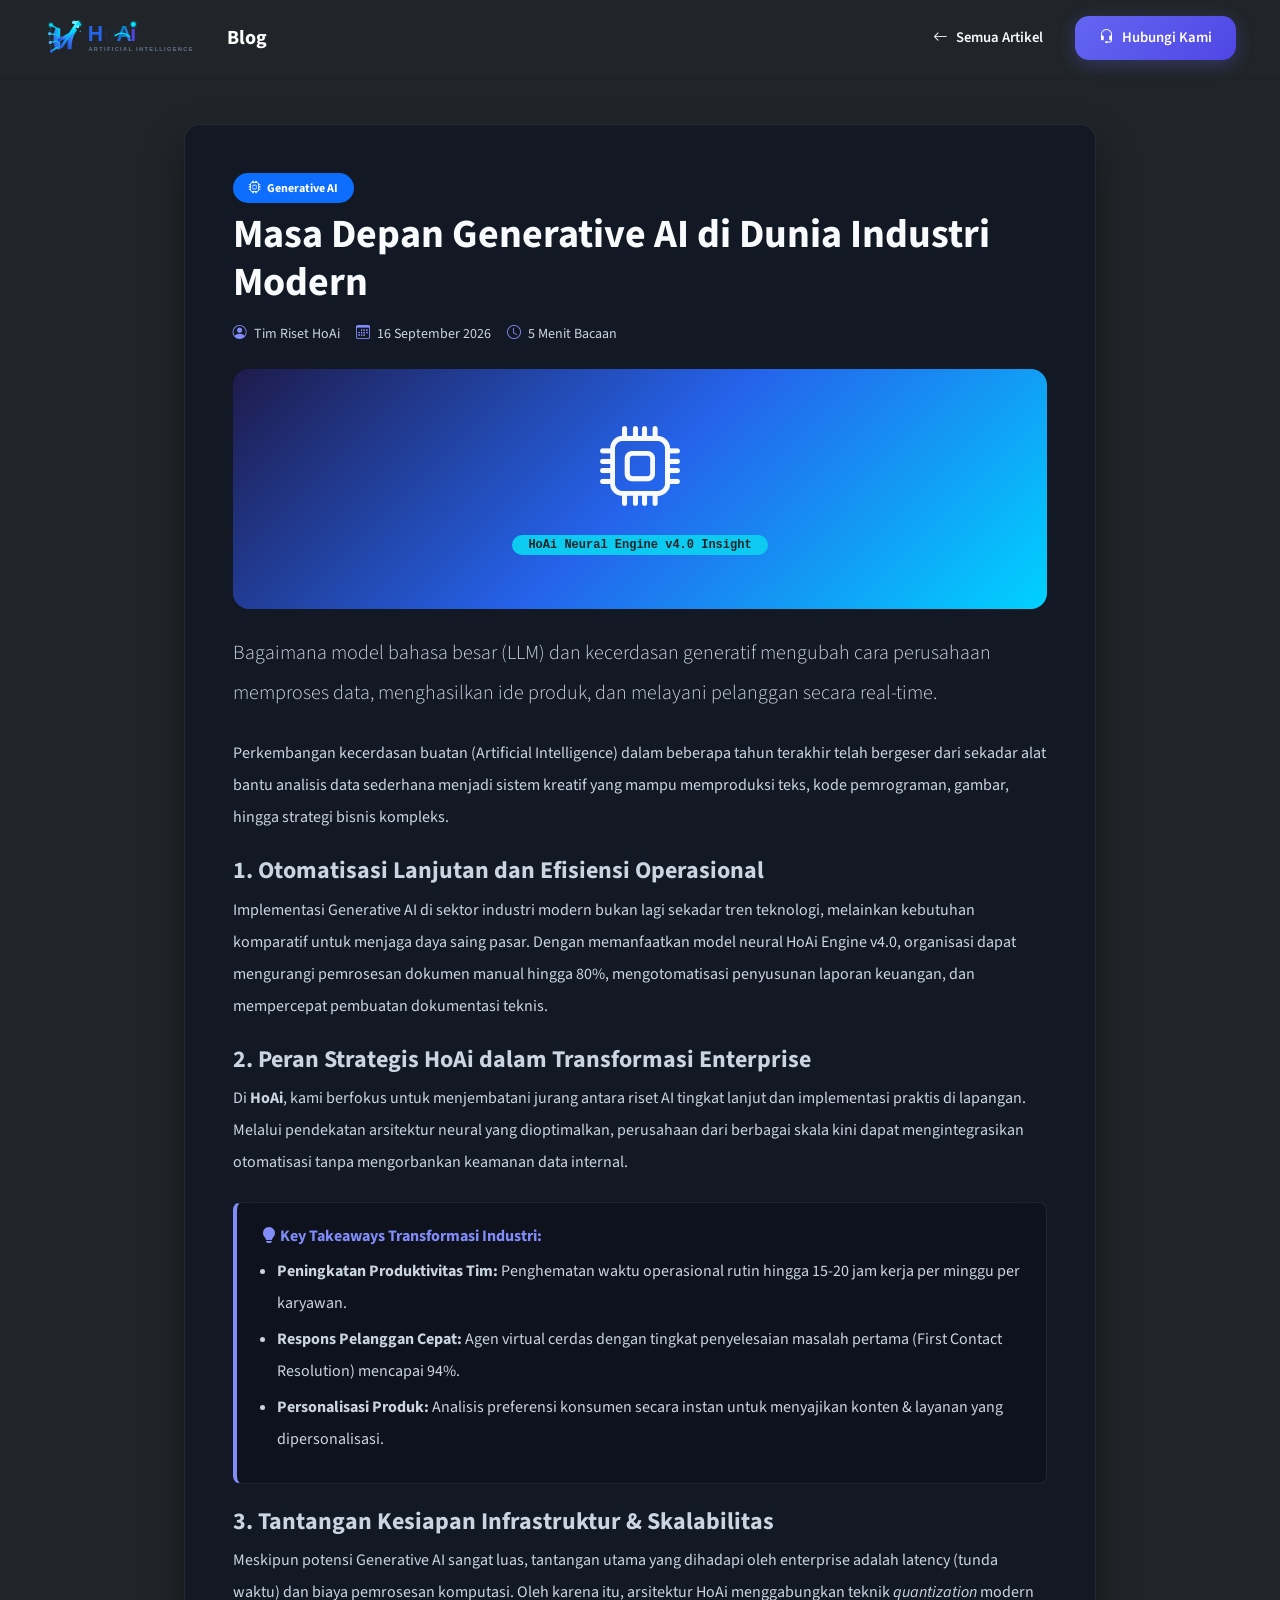
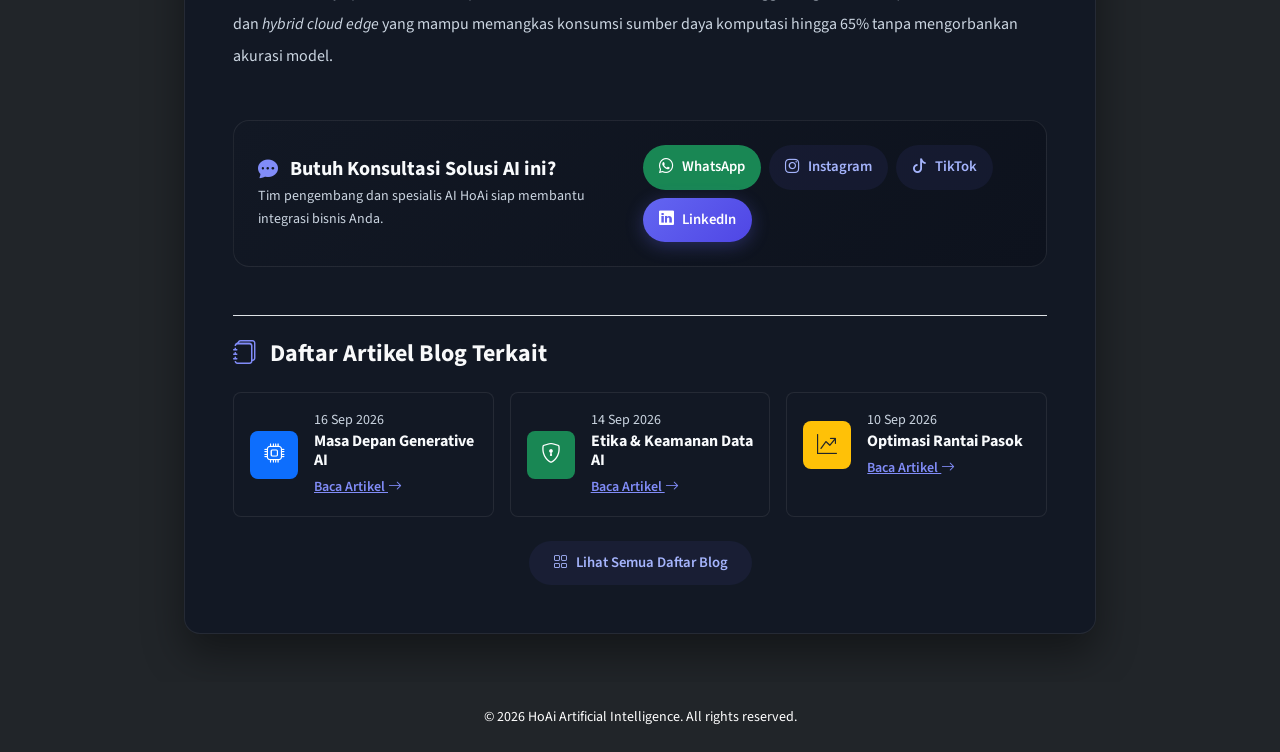
==== commit 9af482a2: "feat" ====
--- a/blog-detail.html
+++ b/blog-detail.html
@@ -65,14 +65,14 @@
                         
                         <p>Perkembangan kecerdasan buatan (Artificial Intelligence) dalam beberapa tahun terakhir telah bergeser dari sekadar alat bantu analisis data sederhana menjadi sistem kreatif yang mampu memproduksi teks, kode pemrograman, gambar, hingga strategi bisnis kompleks.</p>
                         
-                        <h4 class="fw-bold article-heading mt-4">1. Otomatisasi Lanjutan dan Efisiensi Operasional</h4>
+                        <h2 class="fw-bold article-heading h4 mt-4">1. Otomatisasi Lanjutan dan Efisiensi Operasional</h2>
                         <p>Implementasi Generative AI di sektor industri modern bukan lagi sekadar tren teknologi, melainkan kebutuhan komparatif untuk menjaga daya saing pasar. Dengan memanfaatkan model neural HoAi Engine v4.0, organisasi dapat mengurangi pemrosesan dokumen manual hingga 80%, mengotomatisasi penyusunan laporan keuangan, dan mempercepat pembuatan dokumentasi teknis.</p>
                         
-                        <h4 class="fw-bold article-heading mt-4">2. Peran Strategis HoAi dalam Transformasi Enterprise</h4>
+                        <h2 class="fw-bold article-heading h4 mt-4">2. Peran Strategis HoAi dalam Transformasi Enterprise</h2>
                         <p>Di <strong>HoAi</strong>, kami berfokus untuk menjembatani jurang antara riset AI tingkat lanjut dan implementasi praktis di lapangan. Melalui pendekatan arsitektur neural yang dioptimalkan, perusahaan dari berbagai skala kini dapat mengintegrasikan otomatisasi tanpa mengorbankan keamanan data internal.</p>
                         
                         <div class="p-4 article-callout rounded-3 my-4">
-                            <h6 class="fw-bold text-primary mb-2"><i class="bi bi-lightbulb-fill"></i> Key Takeaways Transformasi Industri:</h6>
+                            <h3 class="fw-bold text-primary h6 mb-2"><i class="bi bi-lightbulb-fill"></i> Key Takeaways Transformasi Industri:</h3>
                             <ul class="mb-0 ps-3">
                                 <li class="mb-1"><strong>Peningkatan Produktivitas Tim:</strong> Penghematan waktu operasional rutin hingga 15-20 jam kerja per minggu per karyawan.</li>
                                 <li class="mb-1"><strong>Respons Pelanggan Cepat:</strong> Agen virtual cerdas dengan tingkat penyelesaian masalah pertama (First Contact Resolution) mencapai 94%.</li>
@@ -80,7 +80,7 @@
                             </ul>
                         </div>
 
-                        <h4 class="fw-bold article-heading mt-4">3. Tantangan Kesiapan Infrastruktur & Skalabilitas</h4>
+                        <h2 class="fw-bold article-heading h4 mt-4">3. Tantangan Kesiapan Infrastruktur & Skalabilitas</h2>
                         <p>Meskipun potensi Generative AI sangat luas, tantangan utama yang dihadapi oleh enterprise adalah latency (tunda waktu) dan biaya pemrosesan komputasi. Oleh karena itu, arsitektur HoAi menggabungkan teknik <i>quantization</i> modern dan <i>hybrid cloud edge</i> yang mampu memangkas konsumsi sumber daya komputasi hingga 65% tanpa mengorbankan akurasi model.</p>
                     </div>
                 </article>
@@ -111,14 +111,14 @@
                         
                         <p>Penerapan kecerdasan buatan dalam skala besar membawa tanggung jawab etis yang tinggi. Ketika kecerdasan buatan dipercaya untuk menilai permohonan kredit, menganalisis diagnosa medis, atau memproses identitas pribadi, risiko ketidakpastian (halusinasi) dan bias data wajib dimitigasi secara transparan.</p>
                         
-                        <h4 class="fw-bold article-heading mt-4">1. Mitigasi Bias Algoritma dan Model Auditability</h4>
+                        <h2 class="fw-bold article-heading h4 mt-4">1. Mitigasi Bias Algoritma dan Model Auditability</h2>
                         <p>Model pembelajaran mesin bekerja berdasarkan data historis yang diinputkan. Jika data tersebut mengandung bias bias implisit, AI akan memperkuat bias tersebut. Di HoAi, kami merancang arsitektur <i>Explainable AI (XAI)</i> yang memungkinkan setiap keputusan keputusan model dapat dilacak kembali hingga ke fitur bobot dasarnya secara auditabel.</p>
                         
-                        <h4 class="fw-bold article-heading mt-4">2. Zero-Knowledge Architecture & Enkripsi Data Sensitive</h4>
+                        <h2 class="fw-bold article-heading h4 mt-4">2. Zero-Knowledge Architecture & Enkripsi Data Sensitive</h2>
                         <p>Keamanan data adalah pilar utama dari <strong>HoAi SafeGuard Framework</strong>. Kami menerapkan arsitektur enkripsi end-to-end berbasis Zero-Knowledge Proof (ZKP), sehingga data pelanggan tidak pernah disimpan dalam bentuk plaintext di server kami maupun digunakan untuk melatih model umum tanpa izin eksplisit.</p>
                         
                         <div class="p-4 article-callout rounded-3 my-4">
-                            <h6 class="fw-bold text-success mb-2"><i class="bi bi-shield-check"></i> Pilar Utama Keamanan Data HoAi:</h6>
+                            <h3 class="fw-bold text-success h6 mb-2"><i class="bi bi-shield-check"></i> Pilar Utama Keamanan Data HoAi:</h3>
                             <ul class="mb-0 ps-3">
                                 <li class="mb-1"><strong>Kepatuhan PDP & GDPR:</strong> Menjamin seluruh pemrosesan data memenuhi standar perlindungan data pribadi nasional dan internasional.</li>
                                 <li class="mb-1"><strong>Anonymization Dynamic:</strong> Otomatisasi pengacakan identitas (PVI scrubbing) sebelum data diproses oleh model kecerdasan buatan.</li>
@@ -126,7 +126,7 @@
                             </ul>
                         </div>
 
-                        <h4 class="fw-bold article-heading mt-4">3. Langkah Nyata Membangun Trust di Sektor Enterprise</h4>
+                        <h2 class="fw-bold article-heading h4 mt-4">3. Langkah Nyata Membangun Trust di Sektor Enterprise</h2>
                         <p>Mengintegrasikan AI yang aman memerlukan tata kelola (governance) yang terstruktur. HoAi terus bekerja sama dengan auditor independen dan lembaga sertifikasi keamanan untuk memastikan bahwa inovasi kecerdasan buatan yang kami berikan senantiasa etis, terukur, dan terlindungi dari ancaman siber masa depan.</p>
                     </div>
                 </article>
@@ -157,14 +157,14 @@
                         
                         <p>Disrupsi rantai pasok global dalam beberapa tahun terakhir menegaskan pentingnya visibilitas dan prediksi akurat dalam pengelolaan pasokan barang. Metode peramalan konvensional berbasis spreadsheet tidak lagi memadai untuk menangani ketidakpastian iklim, dinamika bahan bakar, dan variasi permintaan konsumen yang fluktuatif.</p>
                         
-                        <h4 class="fw-bold article-heading mt-4">1. Transformasi Data Logistik Mentah Menjadi Prediksi Akurat</h4>
+                        <h2 class="fw-bold article-heading h4 mt-4">1. Transformasi Data Logistik Mentah Menjadi Prediksi Akurat</h2>
                         <p>Dengan menggabungkan data histori transaksi, pola tren musim, dan indikator ekonomi makro, <strong>HoAi Logistics Predictor Engine</strong> mampu memodelkan peramalan permintaan stok dengan tingkat akurasi hingga 92%. Sistem ini memberikan rekomendasi kuantitas pemesanan secara otomatis guna mencegah penumpukan gudang (overstock) maupun kehabisan stok (stockout).</p>
                         
-                        <h4 class="fw-bold article-heading mt-4">2. Mitigasi Rute Pengiriman dan Prediksi Cuaca Real-Time</h4>
+                        <h2 class="fw-bold article-heading h4 mt-4">2. Mitigasi Rute Pengiriman dan Prediksi Cuaca Real-Time</h2>
                         <p>Algoritma analitik prediktif HoAi memantau lebih dari 50 variabel rute pengiriman darat, laut, dan udara. Ketika terdeteksi potensi kendala cuaca atau penumpukan di pelabuhan tujuan, sistem secara otomatis memberikan rute alternatif teroptimasi untuk menghemat konsumsi energi dan waktu transit.</p>
                         
                         <div class="p-4 article-callout rounded-3 my-4">
-                            <h6 class="fw-bold text-warning mb-2"><i class="bi bi-graph-up"></i> Dampak Efisiensi Rantai Pasok HoAi:</h6>
+                            <h3 class="fw-bold text-warning h6 mb-2"><i class="bi bi-graph-up"></i> Dampak Efisiensi Rantai Pasok HoAi:</h3>
                             <ul class="mb-0 ps-3">
                                 <li class="mb-1"><strong>Efisiensi Stok Gudang:</strong> Pengurangan biaya penyimpanan dan stok mati hingga 35%.</li>
                                 <li class="mb-1"><strong>Ketepatan Waktu Pengiriman:</strong> Peningkatan On-Time In-Full (OTIF) delivery hingga 98.4%.</li>
@@ -172,7 +172,7 @@
                             </ul>
                         </div>
 
-                        <h4 class="fw-bold article-heading mt-4">3. Integrasi Mudah dengan ERP & Dashboard Interaktif</h4>
+                        <h2 class="fw-bold article-heading h4 mt-4">3. Integrasi Mudah dengan ERP & Dashboard Interaktif</h2>
                         <p>Modul analitik HoAi dirancang agar dapat terhubung secara lancar ke berbagai platform ERP terkemuka melalui REST API yang aman. Keputusan bisnis yang biasanya membutuhkan waktu diskusi berturut-turut kini dapat diselesaikan dalam waktu singkat berkat dashboard rekomendasi visual otomatis.</p>
                     </div>
                 </article>
@@ -182,7 +182,7 @@
                 <div class="mt-5 p-4 article-contact-box rounded-4">
                     <div class="d-flex flex-column flex-md-row align-items-md-center justify-content-between gap-3">
                         <div>
-                            <h5 class="fw-bold mb-1 article-title"><i class="bi bi-chat-dots-fill text-primary me-2"></i> Butuh Konsultasi Solusi AI ini?</h5>
+                            <h2 class="fw-bold mb-1 article-title h5"><i class="bi bi-chat-dots-fill text-primary me-2"></i> Butuh Konsultasi Solusi AI ini?</h2>
                             <p class="article-body-text small mb-0">Tim pengembang dan spesialis AI HoAi siap membantu integrasi bisnis Anda.</p>
                         </div>
                         <div class="d-flex flex-wrap gap-2">
@@ -204,7 +204,7 @@
 
                 <!-- Daftar Artikel Blog / Rekomendasi Navigasi -->
                 <div class="mt-5 pt-4 border-top">
-                    <h4 class="fw-bold article-heading mb-4"><i class="bi bi-journals text-primary me-2"></i> Daftar Artikel Blog Terkait</h4>
+                    <h2 class="fw-bold article-heading h4 mb-4"><i class="bi bi-journals text-primary me-2"></i> Daftar Artikel Blog Terkait</h2>
                     <div id="related-articles" class="row g-3">
                         
                         <!-- Link ke Artikel 1 -->
@@ -216,7 +216,7 @@
                                     </div>
                                     <div class="flex-grow-1">
                                         <div class="article-body-text small">16 Sep 2026</div>
-                                        <h6 class="fw-bold mb-1"><a href="#generative-ai" class="text-decoration-none related-title">Masa Depan Generative AI</a></h6>
+                                        <h3 class="fw-bold h6 mb-1"><a href="#generative-ai" class="text-decoration-none related-title">Masa Depan Generative AI</a></h3>
                                         <a href="#generative-ai" class="text-primary small fw-semibold">Baca Artikel <i class="bi bi-arrow-right"></i></a>
                                     </div>
                                 </div>
@@ -232,7 +232,7 @@
                                     </div>
                                     <div class="flex-grow-1">
                                         <div class="article-body-text small">14 Sep 2026</div>
-                                        <h6 class="fw-bold mb-1"><a href="#ethic-security" class="text-decoration-none related-title">Etika & Keamanan Data AI</a></h6>
+                                        <h3 class="fw-bold h6 mb-1"><a href="#ethic-security" class="text-decoration-none related-title">Etika & Keamanan Data AI</a></h3>
                                         <a href="#ethic-security" class="text-primary small fw-semibold">Baca Artikel <i class="bi bi-arrow-right"></i></a>
                                     </div>
                                 </div>
@@ -248,7 +248,7 @@
                                     </div>
                                     <div class="flex-grow-1">
                                         <div class="article-body-text small">10 Sep 2026</div>
-                                        <h6 class="fw-bold mb-1"><a href="#supply-chain" class="text-decoration-none related-title">Optimasi Rantai Pasok</a></h6>
+                                        <h3 class="fw-bold h6 mb-1"><a href="#supply-chain" class="text-decoration-none related-title">Optimasi Rantai Pasok</a></h3>
                                         <a href="#supply-chain" class="text-primary small fw-semibold">Baca Artikel <i class="bi bi-arrow-right"></i></a>
                                     </div>
                                 </div>
--- a/assets/css/style.css
+++ b/assets/css/style.css
@@ -1024,7 +1024,13 @@
     font-size: 0.9rem;
 }
 
-/* --- Styles specific to Blog (blog.html & blog-detail.html) --- */
+/* --- Styles specific to Blog (blog.html & blog-detail.html) & Accessibility Contrast --- */
+.card, .blog-card-wrapper, .related-card {
+    background-color: var(--bg-card) !important;
+    border: 1px solid var(--border) !important;
+    color: var(--text-main) !important;
+}
+
 .article-container {
     background-color: var(--bg-card);
     border: 1px solid var(--border);
@@ -1032,11 +1038,11 @@
 }
 
 .article-title {
-    color: var(--text-main);
+    color: var(--text-main) !important;
 }
 
 .article-body-text {
-    color: var(--text-light);
+    color: var(--text-light) !important;
 }
 
 .article-callout {
@@ -1048,6 +1054,31 @@
 .article-contact-box {
     background: linear-gradient(135deg, var(--bg-card), var(--bg-section));
     border: 1px solid var(--border);
+}
+
+/* WCAG High Contrast Adjustments */
+.text-primary {
+    color: #818cf8 !important;
+}
+
+.btn-outline-primary {
+    color: #a5b4fc !important;
+    border-color: #6366f1 !important;
+    background-color: rgba(99, 102, 241, 0.08) !important;
+}
+
+.btn-outline-primary:hover {
+    color: #ffffff !important;
+    background-color: #6366f1 !important;
+    border-color: #6366f1 !important;
+}
+
+.related-title {
+    color: #f8fafc !important;
+}
+
+.related-title:hover {
+    color: #818cf8 !important;
 }
 
 /* --- Styles specific to CV (cv.html) --- */
